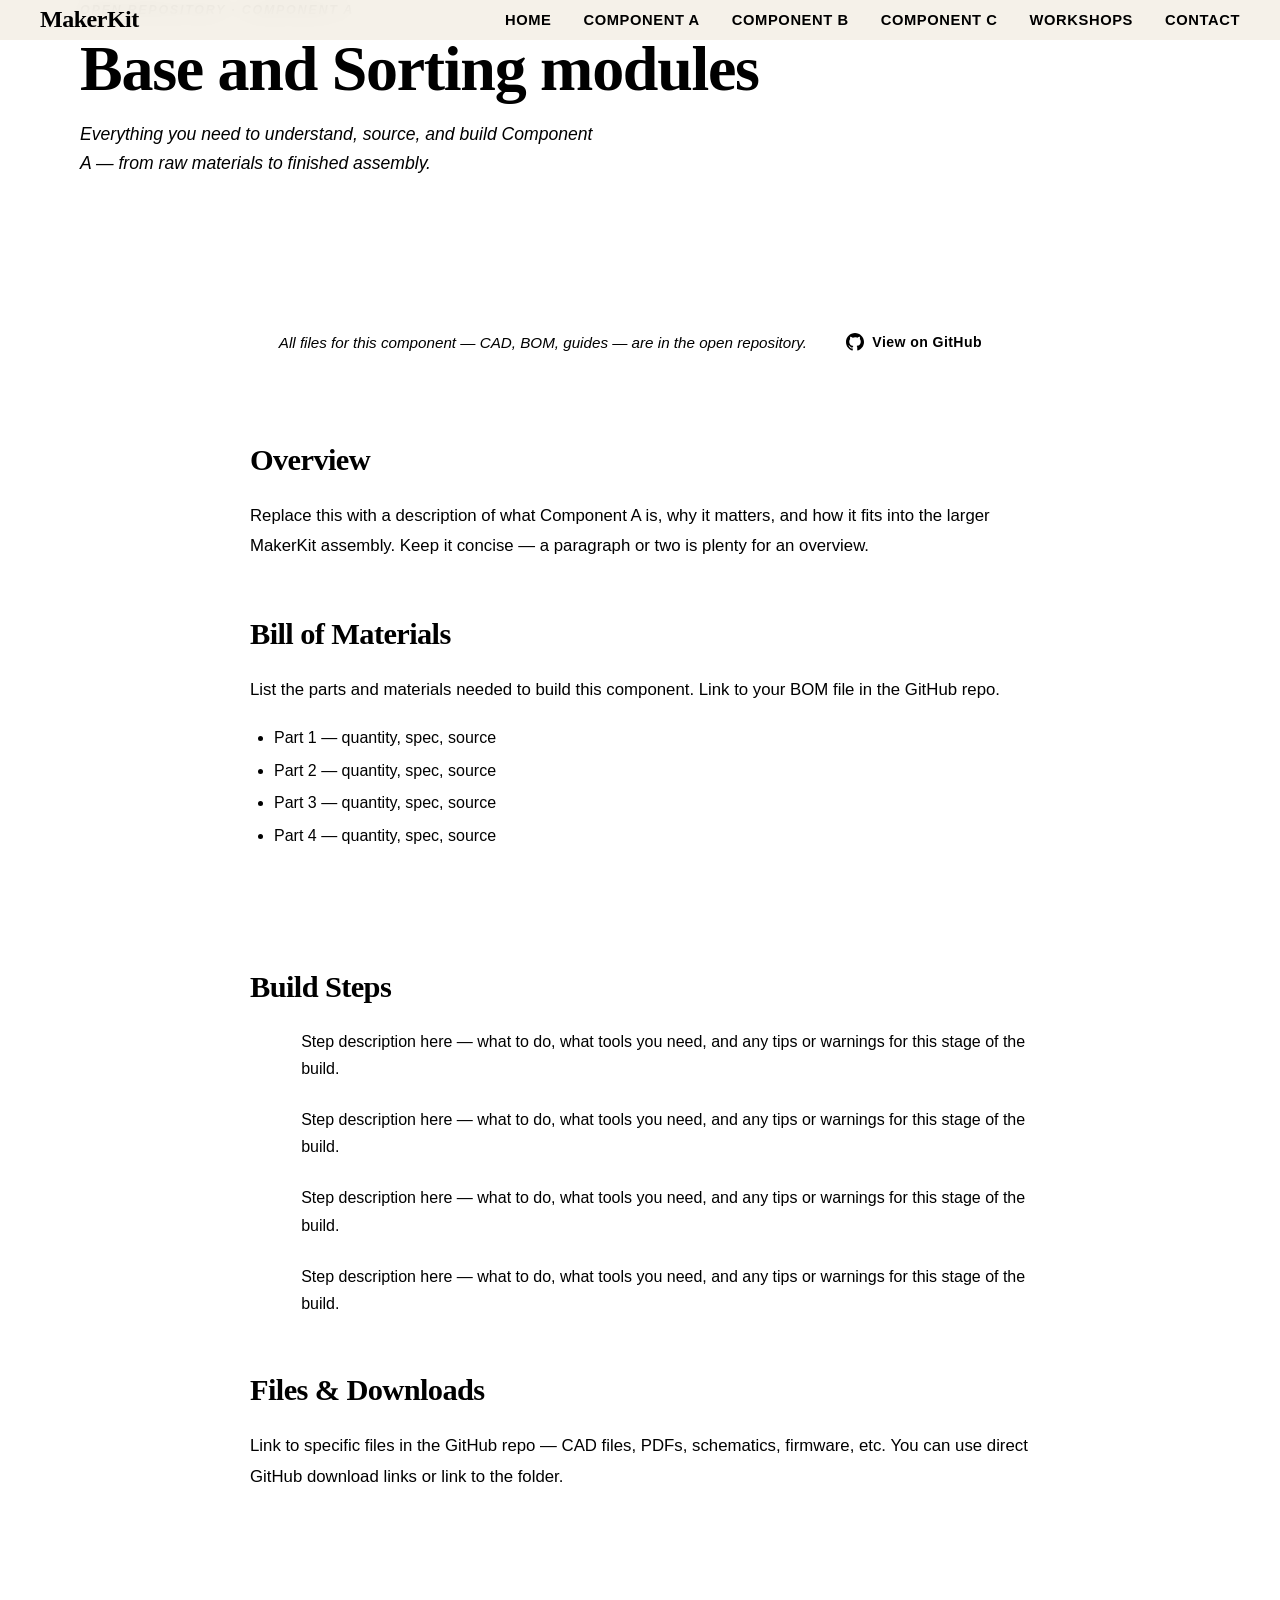
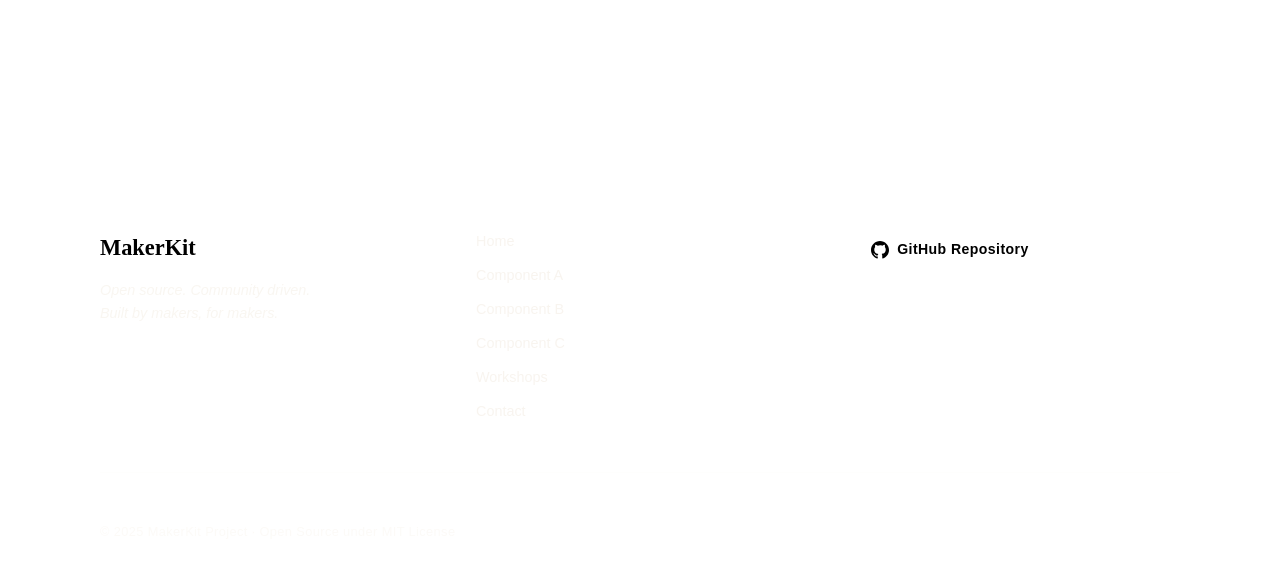
==== pages/component-a.html @ ed4b93e5 "Update component-a.html" ====
<!DOCTYPE html>
<html lang="en">
<head>
  <meta charset="UTF-8" />
  <meta name="viewport" content="width=device-width, initial-scale=1.0" />
  <title>Base and Sorting modules</title>
  <link rel="stylesheet" href="../css/style.css" />
  <link rel="preconnect" href="https://fonts.googleapis.com">
  <link href="https://fonts.googleapis.com/css2?family=Playfair+Display:wght@700;900&family=Source+Serif+4:ital,wght@0,300;0,400;0,600;1,300&display=swap" rel="stylesheet">
</head>
<body>

  <header class="nav" id="nav">
    <a href="../index.html" class="nav-logo">MakerKit</a>
    <button class="nav-toggle" id="navToggle" aria-label="Toggle menu">
      <span></span><span></span><span></span>
    </button>
    <nav class="nav-links" id="navLinks">
      <a href="../index.html">Home</a>
      <a href="component-a.html" class="active">Component A</a>
      <a href="component-b.html">Component B</a>
      <a href="component-c.html">Component C</a>
      <a href="workshops.html">Workshops</a>
      <a href="contact.html">Contact</a>
    </nav>
  </header>

  <section class="page-hero">
    <div class="container">
      <p class="eyebrow">Open Repository · Component A</p>
      <h1>Base and Sorting modules</h1>
      <p>Everything you need to understand, source, and build Component A — from raw materials to finished assembly.</p>
    </div>
  </section>

  <section class="page-content">
    <div class="container">

      <div class="repo-link-box reveal">
        <p>All files for this component — CAD, BOM, guides — are in the open repository.</p>
        <a href="https://github.com/your-org/makerkit/tree/main/component-a" target="_blank" rel="noopener" class="github-link">
          <svg width="18" height="18" viewBox="0 0 24 24" fill="currentColor"><path d="M12 0C5.37 0 0 5.37 0 12c0 5.3 3.438 9.8 8.205 11.385.6.113.82-.258.82-.577v-2.234c-3.338.726-4.033-1.416-4.033-1.416-.546-1.387-1.333-1.756-1.333-1.756-1.089-.745.083-.729.083-.729 1.205.084 1.839 1.237 1.839 1.237 1.07 1.834 2.807 1.304 3.492.997.107-.775.418-1.305.762-1.604-2.665-.305-5.467-1.334-5.467-5.931 0-1.311.469-2.381 1.236-3.221-.124-.303-.535-1.524.117-3.176 0 0 1.008-.322 3.301 1.23A11.509 11.509 0 0112 5.803c1.02.005 2.047.138 3.006.404 2.291-1.552 3.297-1.23 3.297-1.23.653 1.653.242 2.874.118 3.176.77.84 1.235 1.911 1.235 3.221 0 4.609-2.807 5.624-5.479 5.921.43.372.823 1.102.823 2.222v3.293c0 .319.192.694.801.576C20.566 21.797 24 17.3 24 12c0-6.63-5.37-12-12-12z"/></svg>
          View on GitHub
        </a>
      </div>

      <div class="prose">
        <h2 class="reveal">Overview</h2>
        <p class="reveal">Replace this with a description of what Component A is, why it matters, and how it fits into the larger MakerKit assembly. Keep it concise — a paragraph or two is plenty for an overview.</p>

        <h2 class="reveal">Bill of Materials</h2>
        <p class="reveal">List the parts and materials needed to build this component. Link to your BOM file in the GitHub repo.</p>
        <ul class="reveal">
          <li>Part 1 — quantity, spec, source</li>
          <li>Part 2 — quantity, spec, source</li>
          <li>Part 3 — quantity, spec, source</li>
          <li>Part 4 — quantity, spec, source</li>
        </ul>

        <hr class="section-divider reveal">

        <h2 class="reveal">Build Steps</h2>
        <ol class="steps-list">
          <li class="reveal"><span>Step description here — what to do, what tools you need, and any tips or warnings for this stage of the build.</span></li>
          <li class="reveal"><span>Step description here — what to do, what tools you need, and any tips or warnings for this stage of the build.</span></li>
          <li class="reveal"><span>Step description here — what to do, what tools you need, and any tips or warnings for this stage of the build.</span></li>
          <li class="reveal"><span>Step description here — what to do, what tools you need, and any tips or warnings for this stage of the build.</span></li>
        </ol>

        <h2 class="reveal">Files & Downloads</h2>
        <p class="reveal">Link to specific files in the GitHub repo — CAD files, PDFs, schematics, firmware, etc. You can use direct GitHub download links or link to the folder.</p>

        <h2 class="reveal">Notes & Contributing</h2>
        <p class="reveal">Anything the community should know — known issues, version history, forks. If you've built this and want to contribute improvements, open a pull request in the repository.</p>
      </div>

    </div>
  </section>

  <footer class="footer">
    <div class="container">
      <div class="footer-inner">
        <div class="footer-brand">
          <strong>MakerKit</strong>
          <p>Open source. Community driven.<br>Built by makers, for makers.</p>
        </div>
        <nav class="footer-nav">
          <a href="../index.html">Home</a>
          <a href="component-a.html">Component A</a>
          <a href="component-b.html">Component B</a>
          <a href="component-c.html">Component C</a>
          <a href="workshops.html">Workshops</a>
          <a href="contact.html">Contact</a>
        </nav>
        <div class="footer-github">
          <a href="https://github.com/your-org/makerkit" target="_blank" rel="noopener" class="github-link">
            <svg width="18" height="18" viewBox="0 0 24 24" fill="currentColor"><path d="M12 0C5.37 0 0 5.37 0 12c0 5.3 3.438 9.8 8.205 11.385.6.113.82-.258.82-.577v-2.234c-3.338.726-4.033-1.416-4.033-1.416-.546-1.387-1.333-1.756-1.333-1.756-1.089-.745.083-.729.083-.729 1.205.084 1.839 1.237 1.839 1.237 1.07 1.834 2.807 1.304 3.492.997.107-.775.418-1.305.762-1.604-2.665-.305-5.467-1.334-5.467-5.931 0-1.311.469-2.381 1.236-3.221-.124-.303-.535-1.524.117-3.176 0 0 1.008-.322 3.301 1.23A11.509 11.509 0 0112 5.803c1.02.005 2.047.138 3.006.404 2.291-1.552 3.297-1.23 3.297-1.23.653 1.653.242 2.874.118 3.176.77.84 1.235 1.911 1.235 3.221 0 4.609-2.807 5.624-5.479 5.921.43.372.823 1.102.823 2.222v3.293c0 .319.192.694.801.576C20.566 21.797 24 17.3 24 12c0-6.63-5.37-12-12-12z"/></svg>
            GitHub Repository
          </a>
        </div>
      </div>
      <p class="footer-copy">© 2025 MakerKit Project · Open Source under MIT License</p>
    </div>
  </footer>

  <script src="../js/main.js"></script>
</body>
</html>
---- css/style.css ----
:root {
  --white: #ffffff;
  --black: #111111;
  --gray-light: #f5f5f5;
  --gray-mid: #aaaaaa;
  --gray-text: #555555;
  --sidebar-width: 220px;
  --font-display: 'EB Garamond', Georgia, serif;
  --font-body: 'DM Sans', sans-serif;
  --transition: 0.25s ease;
}

*, *::before, *::after { box-sizing: border-box; margin: 0; padding: 0; }

html { scroll-behavior: smooth; }

body {
  font-family: var(--font-body);
  background: var(--warm-white);
  color: var(--ink);
  line-height: 1.65;
  font-size: 17px;
  -webkit-font-smoothing: antialiased;
}

img { max-width: 100%; display: block; }
a { color: inherit; text-decoration: none; }

/* ---- NAV ---- */
.nav {
  position: fixed;
  top: 0; left: 0; right: 0;
  height: var(--nav-h);
  display: flex;
  align-items: center;
  justify-content: space-between;
  padding: 0 2.5rem;
  background: rgba(245, 240, 232, 0.92);
  backdrop-filter: blur(12px);
  border-bottom: 1px solid var(--border);
  z-index: 100;
  transition: box-shadow 0.3s;
}
.nav.scrolled { box-shadow: var(--shadow); }

.nav-logo {
  font-family: var(--font-display);
  font-weight: 900;
  font-size: 1.5rem;
  color: var(--ink);
  letter-spacing: -0.02em;
}

.nav-links {
  display: flex;
  gap: 2rem;
  align-items: center;
}
.nav-links a {
  font-size: 0.92rem;
  font-weight: 600;
  letter-spacing: 0.04em;
  text-transform: uppercase;
  color: var(--ink-soft);
  transition: color 0.2s;
  position: relative;
}
.nav-links a::after {
  content: '';
  position: absolute;
  bottom: -3px; left: 0; right: 0;
  height: 2px;
  background: var(--rust);
  transform: scaleX(0);
  transition: transform 0.25s;
  transform-origin: left;
}
.nav-links a:hover,
.nav-links a.active { color: var(--rust); }
.nav-links a:hover::after,
.nav-links a.active::after { transform: scaleX(1); }

.nav-toggle {
  display: none;
  flex-direction: column;
  gap: 5px;
  background: none;
  border: none;
  cursor: pointer;
  padding: 4px;
}
.nav-toggle span {
  display: block;
  width: 24px;
  height: 2px;
  background: var(--ink);
  transition: all 0.3s;
}

/* ---- HERO ---- */
.hero {
  min-height: 100vh;
  display: grid;
  grid-template-rows: 1fr;
  padding-top: var(--nav-h);
  position: relative;
  overflow: hidden;
  background: var(--cream);
}

.hero-bg {
  position: absolute;
  inset: 0;
  background:
    radial-gradient(ellipse 80% 60% at 70% 40%, rgba(196, 154, 60, 0.08) 0%, transparent 60%),
    radial-gradient(ellipse 50% 50% at 20% 80%, rgba(122, 140, 110, 0.1) 0%, transparent 50%);
}

.hero-texture {
  position: absolute;
  inset: 0;
  background-image: url("data:image/svg+xml,%3Csvg width='60' height='60' viewBox='0 0 60 60' xmlns='http://www.w3.org/2000/svg'%3E%3Cg fill='none' fill-rule='evenodd'%3E%3Cg fill='%236B4E35' fill-opacity='0.03'%3E%3Cpath d='M36 34v-4h-2v4h-4v2h4v4h2v-4h4v-2h-4zm0-30V0h-2v4h-4v2h4v4h2V6h4V4h-4zM6 34v-4H4v4H0v2h4v4h2v-4h4v-2H6zM6 4V0H4v4H0v2h4v4h2V6h4V4H6z'/%3E%3C/g%3E%3C/g%3E%3C/svg%3E");
  opacity: 0.6;
}

.hero-content {
  position: relative;
  z-index: 2;
  display: flex;
  flex-direction: column;
  justify-content: center;
  align-items: flex-start;
  padding: 5rem 2.5rem 3rem;
  max-width: 680px;
  animation: fadeUp 0.9s ease both;
}

.hero-eyebrow {
  font-size: 0.8rem;
  font-weight: 600;
  letter-spacing: 0.15em;
  text-transform: uppercase;
  color: var(--rust);
  margin-bottom: 1.2rem;
  display: flex;
  align-items: center;
  gap: 0.6rem;
}
.hero-eyebrow::before {
  content: '';
  display: inline-block;
  width: 28px;
  height: 2px;
  background: var(--rust);
}

.hero-title {
  font-family: var(--font-display);
  font-size: clamp(4rem, 10vw, 8rem);
  font-weight: 900;
  line-height: 0.92;
  letter-spacing: -0.03em;
  color: var(--ink);
  margin-bottom: 1.8rem;
}

.hero-sub {
  font-size: 1.15rem;
  color: var(--ink-soft);
  line-height: 1.7;
  margin-bottom: 2.5rem;
  font-weight: 300;
  font-style: italic;
  max-width: 460px;
}

.hero-cta {
  display: inline-block;
  background: var(--rust);
  color: #fff;
  padding: 0.85rem 2rem;
  font-family: var(--font-body);
  font-weight: 600;
  font-size: 0.95rem;
  letter-spacing: 0.03em;
  border-radius: 2px;
  transition: background 0.25s, transform 0.2s;
}
.hero-cta:hover {
  background: var(--brown);
  transform: translateY(-2px);
}

.hero-image-placeholder {
  position: relative;
  z-index: 1;
  width: 100%;
  min-height: 420px;
  background: var(--parchment);
  border-top: 1px solid var(--border);
  display: flex;
  align-items: center;
  justify-content: center;
  overflow: hidden;
}
.placeholder-inner {
  text-align: center;
  color: var(--brown);
  opacity: 0.5;
}
.placeholder-icon {
  font-size: 3.5rem;
  display: block;
  margin-bottom: 1rem;
}
.placeholder-inner p {
  font-size: 0.9rem;
  line-height: 1.8;
}
.placeholder-inner code {
  font-size: 0.75rem;
  background: rgba(107,78,53,0.1);
  padding: 2px 6px;
  border-radius: 3px;
}

.scroll-hint {
  position: absolute;
  bottom: 2rem;
  left: 50%;
  transform: translateX(-50%);
  font-size: 0.7rem;
  letter-spacing: 0.2em;
  text-transform: uppercase;
  color: var(--brown);
  opacity: 0.5;
  animation: bounce 2.5s ease-in-out infinite;
  z-index: 3;
}
.scroll-hint::after {
  content: '';
  display: block;
  width: 1px;
  height: 28px;
  background: var(--brown);
  margin: 6px auto 0;
  opacity: 0.4;
}

/* ---- CONTAINER ---- */
.container {
  max-width: 1160px;
  margin: 0 auto;
  padding: 0 2.5rem;
}

/* ---- ABOUT / COMPONENTS ---- */
.about {
  padding: 7rem 0;
  background: var(--warm-white);
}

.about-intro {
  max-width: 640px;
  margin-bottom: 4rem;
}
.about-intro h2 {
  font-family: var(--font-display);
  font-size: clamp(2rem, 4vw, 3rem);
  font-weight: 700;
  letter-spacing: -0.02em;
  margin-bottom: 1.2rem;
  color: var(--ink);
}
.about-intro p {
  font-size: 1.05rem;
  color: var(--ink-soft);
  line-height: 1.75;
  margin-bottom: 1.8rem;
  font-weight: 300;
}

.github-link {
  display: inline-flex;
  align-items: center;
  gap: 0.5rem;
  border: 1.5px solid var(--ink);
  color: var(--ink);
  padding: 0.55rem 1.2rem;
  font-size: 0.88rem;
  font-weight: 600;
  letter-spacing: 0.03em;
  border-radius: 2px;
  transition: background 0.2s, color 0.2s;
}
.github-link:hover {
  background: var(--ink);
  color: var(--cream);
}

.components-grid {
  display: grid;
  grid-template-columns: repeat(3, 1fr);
  gap: 1.8rem;
}

.component-card {
  background: var(--cream);
  border: 1px solid var(--border);
  border-radius: 4px;
  overflow: hidden;
  display: flex;
  flex-direction: column;
  transition: transform 0.3s, box-shadow 0.3s;
}
.component-card:hover {
  transform: translateY(-6px);
  box-shadow: var(--shadow-lg);
}

.card-image {
  height: 200px;
  display: flex;
  align-items: center;
  justify-content: center;
  font-size: 4rem;
  position: relative;
  overflow: hidden;
}
.card-image--a { background: linear-gradient(135deg, #E8D5C0 0%, #D4B896 100%); color: var(--brown); }
.card-image--b { background: linear-gradient(135deg, #C8D8C0 0%, #A8C0A0 100%); color: var(--sage); }
.card-image--c { background: linear-gradient(135deg, #D0C8B8 0%, #B8AF9C 100%); color: var(--brown); }

/* Replace .card-image with a real <img> by changing .card-image to include an <img> tag */

.card-body {
  padding: 1.6rem;
  flex: 1;
  display: flex;
  flex-direction: column;
}
.card-tag {
  font-size: 0.72rem;
  font-weight: 700;
  letter-spacing: 0.12em;
  text-transform: uppercase;
  color: var(--rust);
  margin-bottom: 0.5rem;
}
.card-body h3 {
  font-family: var(--font-display);
  font-size: 1.4rem;
  font-weight: 700;
  margin-bottom: 0.75rem;
  color: var(--ink);
}
.card-body p {
  font-size: 0.95rem;
  color: var(--ink-soft);
  line-height: 1.65;
  flex: 1;
  font-weight: 300;
}
.card-link {
  display: inline-block;
  margin-top: 1.2rem;
  font-size: 0.9rem;
  font-weight: 600;
  color: var(--rust);
  transition: gap 0.2s;
}
.component-card:hover .card-link { letter-spacing: 0.02em; }

/* ---- PARTNERS ---- */
.partners {
  padding: 7rem 0;
  background: var(--parchment);
  border-top: 1px solid var(--border);
  border-bottom: 1px solid var(--border);
}
.partners h2 {
  font-family: var(--font-display);
  font-size: clamp(2rem, 4vw, 3rem);
  font-weight: 700;
  letter-spacing: -0.02em;
  margin-bottom: 0.75rem;
  color: var(--ink);
}
.partners-sub {
  font-size: 1rem;
  color: var(--ink-soft);
  margin-bottom: 3.5rem;
  font-weight: 300;
  font-style: italic;
}
.partners-grid {
  display: grid;
  grid-template-columns: repeat(3, 1fr);
  gap: 1.5rem;
  margin-bottom: 2.5rem;
}
.partner-logo {
  background: rgba(255,255,255,0.7);
  border: 1px solid var(--border);
  border-radius: 4px;
  height: 100px;
  display: flex;
  align-items: center;
  justify-content: center;
  font-size: 0.85rem;
  font-weight: 600;
  color: var(--brown);
  letter-spacing: 0.05em;
  text-transform: uppercase;
  transition: background 0.2s;
}
/* Replace .partner-logo span with an <img> of the partner logo */
.partner-logo:hover { background: #fff; }
.partners-note {
  font-size: 0.95rem;
  color: var(--ink-soft);
  font-style: italic;
}
.partners-note a {
  color: var(--rust);
  font-weight: 600;
}

/* ---- FOOTER ---- */
.footer {
  background: var(--ink);
  color: var(--cream);
  padding: 4rem 0 2rem;
}
.footer-inner {
  display: grid;
  grid-template-columns: 1fr 1fr 1fr;
  gap: 3rem;
  margin-bottom: 3rem;
  padding-bottom: 3rem;
  border-bottom: 1px solid rgba(245,240,232,0.1);
}
.footer-brand strong {
  font-family: var(--font-display);
  font-size: 1.4rem;
  font-weight: 900;
  display: block;
  margin-bottom: 0.75rem;
}
.footer-brand p {
  font-size: 0.9rem;
  color: rgba(245,240,232,0.6);
  line-height: 1.65;
  font-weight: 300;
  font-style: italic;
}
.footer-nav {
  display: flex;
  flex-direction: column;
  gap: 0.65rem;
}
.footer-nav a {
  font-size: 0.9rem;
  color: rgba(245,240,232,0.7);
  transition: color 0.2s;
}
.footer-nav a:hover { color: var(--cream); }
.footer-github {
  display: flex;
  align-items: flex-start;
}
.footer-github .github-link {
  border-color: rgba(245,240,232,0.3);
  color: var(--cream);
}
.footer-github .github-link:hover {
  background: var(--cream);
  color: var(--ink);
}
.footer-copy {
  font-size: 0.8rem;
  color: rgba(245,240,232,0.35);
  letter-spacing: 0.03em;
}

/* ---- INNER PAGES: shared ---- */
.page-hero {
  padding: calc(var(--nav-h) + 4rem) 0 4rem;
  background: var(--cream);
  border-bottom: 1px solid var(--border);
}
.page-hero .container { max-width: 760px; margin-left: 2.5rem; }
.page-hero .eyebrow {
  font-size: 0.78rem;
  font-weight: 700;
  letter-spacing: 0.14em;
  text-transform: uppercase;
  color: var(--rust);
  margin-bottom: 1rem;
}
.page-hero h1 {
  font-family: var(--font-display);
  font-size: clamp(2.5rem, 5vw, 4rem);
  font-weight: 900;
  letter-spacing: -0.02em;
  line-height: 1;
  color: var(--ink);
  margin-bottom: 1.2rem;
}
.page-hero p {
  font-size: 1.1rem;
  color: var(--ink-soft);
  font-weight: 300;
  font-style: italic;
  max-width: 520px;
}

.page-content {
  padding: 5rem 0;
}
.page-content .container {
  max-width: 860px;
}

.section-divider {
  border: none;
  border-top: 1px solid var(--border);
  margin: 3.5rem 0;
}

.prose h2 {
  font-family: var(--font-display);
  font-size: 1.9rem;
  font-weight: 700;
  letter-spacing: -0.02em;
  margin-bottom: 1rem;
  color: var(--ink);
  margin-top: 3rem;
}
.prose h3 {
  font-family: var(--font-display);
  font-size: 1.3rem;
  font-weight: 700;
  margin-bottom: 0.8rem;
  color: var(--ink);
  margin-top: 2rem;
}
.prose p {
  font-size: 1.05rem;
  color: var(--ink-soft);
  margin-bottom: 1.2rem;
  line-height: 1.8;
  font-weight: 300;
}
.prose ul {
  margin: 0 0 1.5rem 1.5rem;
  color: var(--ink-soft);
}
.prose ul li {
  margin-bottom: 0.4rem;
  font-size: 1rem;
  font-weight: 300;
}

.repo-link-box {
  background: var(--parchment);
  border: 1.5px solid var(--border);
  border-left: 4px solid var(--rust);
  border-radius: 4px;
  padding: 1.5rem 1.8rem;
  margin: 2.5rem 0;
  display: flex;
  align-items: center;
  justify-content: space-between;
  gap: 1rem;
}
.repo-link-box p {
  font-size: 0.95rem;
  color: var(--ink-soft);
  margin: 0;
  font-style: italic;
}
.repo-link-box a {
  white-space: nowrap;
  flex-shrink: 0;
}

.steps-list {
  counter-reset: steps;
  list-style: none;
  margin: 0 0 2rem;
  padding: 0;
}
.steps-list li {
  counter-increment: steps;
  display: flex;
  gap: 1.2rem;
  margin-bottom: 1.5rem;
  align-items: flex-start;
}
.steps-list li::before {
  content: counter(steps);
  min-width: 32px;
  height: 32px;
  background: var(--rust);
  color: #fff;
  font-weight: 700;
  font-size: 0.85rem;
  border-radius: 50%;
  display: flex;
  align-items: center;
  justify-content: center;
  flex-shrink: 0;
  margin-top: 2px;
}
.steps-list li span {
  font-size: 1rem;
  color: var(--ink-soft);
  font-weight: 300;
  line-height: 1.7;
}

/* ---- WORKSHOPS ---- */
.workshops-grid {
  display: grid;
  grid-template-columns: repeat(2, 1fr);
  gap: 2rem;
  margin-top: 3rem;
}
.workshop-card {
  background: var(--cream);
  border: 1px solid var(--border);
  border-radius: 4px;
  padding: 2rem;
}
.workshop-card .tag {
  font-size: 0.72rem;
  font-weight: 700;
  letter-spacing: 0.12em;
  text-transform: uppercase;
  color: var(--sage);
  margin-bottom: 0.6rem;
  display: block;
}
.workshop-card h3 {
  font-family: var(--font-display);
  font-size: 1.3rem;
  font-weight: 700;
  margin-bottom: 0.75rem;
  color: var(--ink);
}
.workshop-card p {
  font-size: 0.95rem;
  color: var(--ink-soft);
  font-weight: 300;
  line-height: 1.65;
  margin-bottom: 1.2rem;
}
.workshop-meta {
  font-size: 0.82rem;
  color: var(--brown);
  font-weight: 600;
  letter-spacing: 0.03em;
}

/* ---- CONTACT ---- */
.contact-grid {
  display: grid;
  grid-template-columns: 1fr 1fr;
  gap: 5rem;
  margin-top: 3rem;
}
.contact-form label {
  display: block;
  font-size: 0.85rem;
  font-weight: 700;
  letter-spacing: 0.06em;
  text-transform: uppercase;
  color: var(--ink-soft);
  margin-bottom: 0.4rem;
  margin-top: 1.4rem;
}
.contact-form label:first-child { margin-top: 0; }
.contact-form input,
.contact-form textarea {
  width: 100%;
  padding: 0.75rem 1rem;
  background: var(--cream);
  border: 1.5px solid var(--border);
  border-radius: 2px;
  font-family: var(--font-body);
  font-size: 1rem;
  color: var(--ink);
  outline: none;
  transition: border-color 0.2s;
}
.contact-form input:focus,
.contact-form textarea:focus { border-color: var(--rust); }
.contact-form textarea { min-height: 130px; resize: vertical; }
.contact-form button {
  margin-top: 1.8rem;
  background: var(--rust);
  color: #fff;
  border: none;
  padding: 0.9rem 2.2rem;
  font-family: var(--font-body);
  font-size: 0.95rem;
  font-weight: 600;
  cursor: pointer;
  border-radius: 2px;
  transition: background 0.2s, transform 0.2s;
}
.contact-form button:hover {
  background: var(--brown);
  transform: translateY(-2px);
}
.team-cards { display: flex; flex-direction: column; gap: 1.4rem; }
.team-card {
  background: var(--cream);
  border: 1px solid var(--border);
  border-radius: 4px;
  padding: 1.4rem;
  display: flex;
  align-items: center;
  gap: 1.2rem;
}
.team-avatar {
  width: 52px;
  height: 52px;
  border-radius: 50%;
  background: var(--parchment);
  border: 2px solid var(--border);
  display: flex;
  align-items: center;
  justify-content: center;
  font-size: 1.4rem;
  flex-shrink: 0;
}
.team-info strong {
  display: block;
  font-weight: 700;
  font-size: 1rem;
  margin-bottom: 0.2rem;
}
.team-info span {
  font-size: 0.85rem;
  color: var(--ink-soft);
  font-style: italic;
}

/* ---- ANIMATIONS ---- */
@keyframes fadeUp {
  from { opacity: 0; transform: translateY(28px); }
  to   { opacity: 1; transform: translateY(0); }
}
@keyframes bounce {
  0%, 100% { transform: translateX(-50%) translateY(0); }
  50%       { transform: translateX(-50%) translateY(6px); }
}

.reveal {
  opacity: 0;
  transform: translateY(24px);
  transition: opacity 0.7s ease, transform 0.7s ease;
}
.reveal.visible {
  opacity: 1;
  transform: none;
}

/* ---- RESPONSIVE ---- */
@media (max-width: 900px) {
  .components-grid { grid-template-columns: 1fr; max-width: 480px; }
  .partners-grid { grid-template-columns: repeat(2, 1fr); }
  .footer-inner { grid-template-columns: 1fr 1fr; }
  .workshops-grid { grid-template-columns: 1fr; }
  .contact-grid { grid-template-columns: 1fr; gap: 3rem; }
}

@media (max-width: 640px) {
  .nav { padding: 0 1.2rem; }
  .nav-links {
    display: none;
    position: fixed;
    top: var(--nav-h);
    left: 0; right: 0;
    background: var(--cream);
    flex-direction: column;
    padding: 1.5rem;
    gap: 1rem;
    border-bottom: 1px solid var(--border);
    box-shadow: var(--shadow);
  }
  .nav-links.open { display: flex; }
  .nav-toggle { display: flex; }
  .hero-content { padding: 3rem 1.2rem 2rem; }
  .container { padding: 0 1.2rem; }
  .partners-grid { grid-template-columns: 1fr; }
  .footer-inner { grid-template-columns: 1fr; gap: 2rem; }
  .page-hero .container { margin-left: 1.2rem; }
}
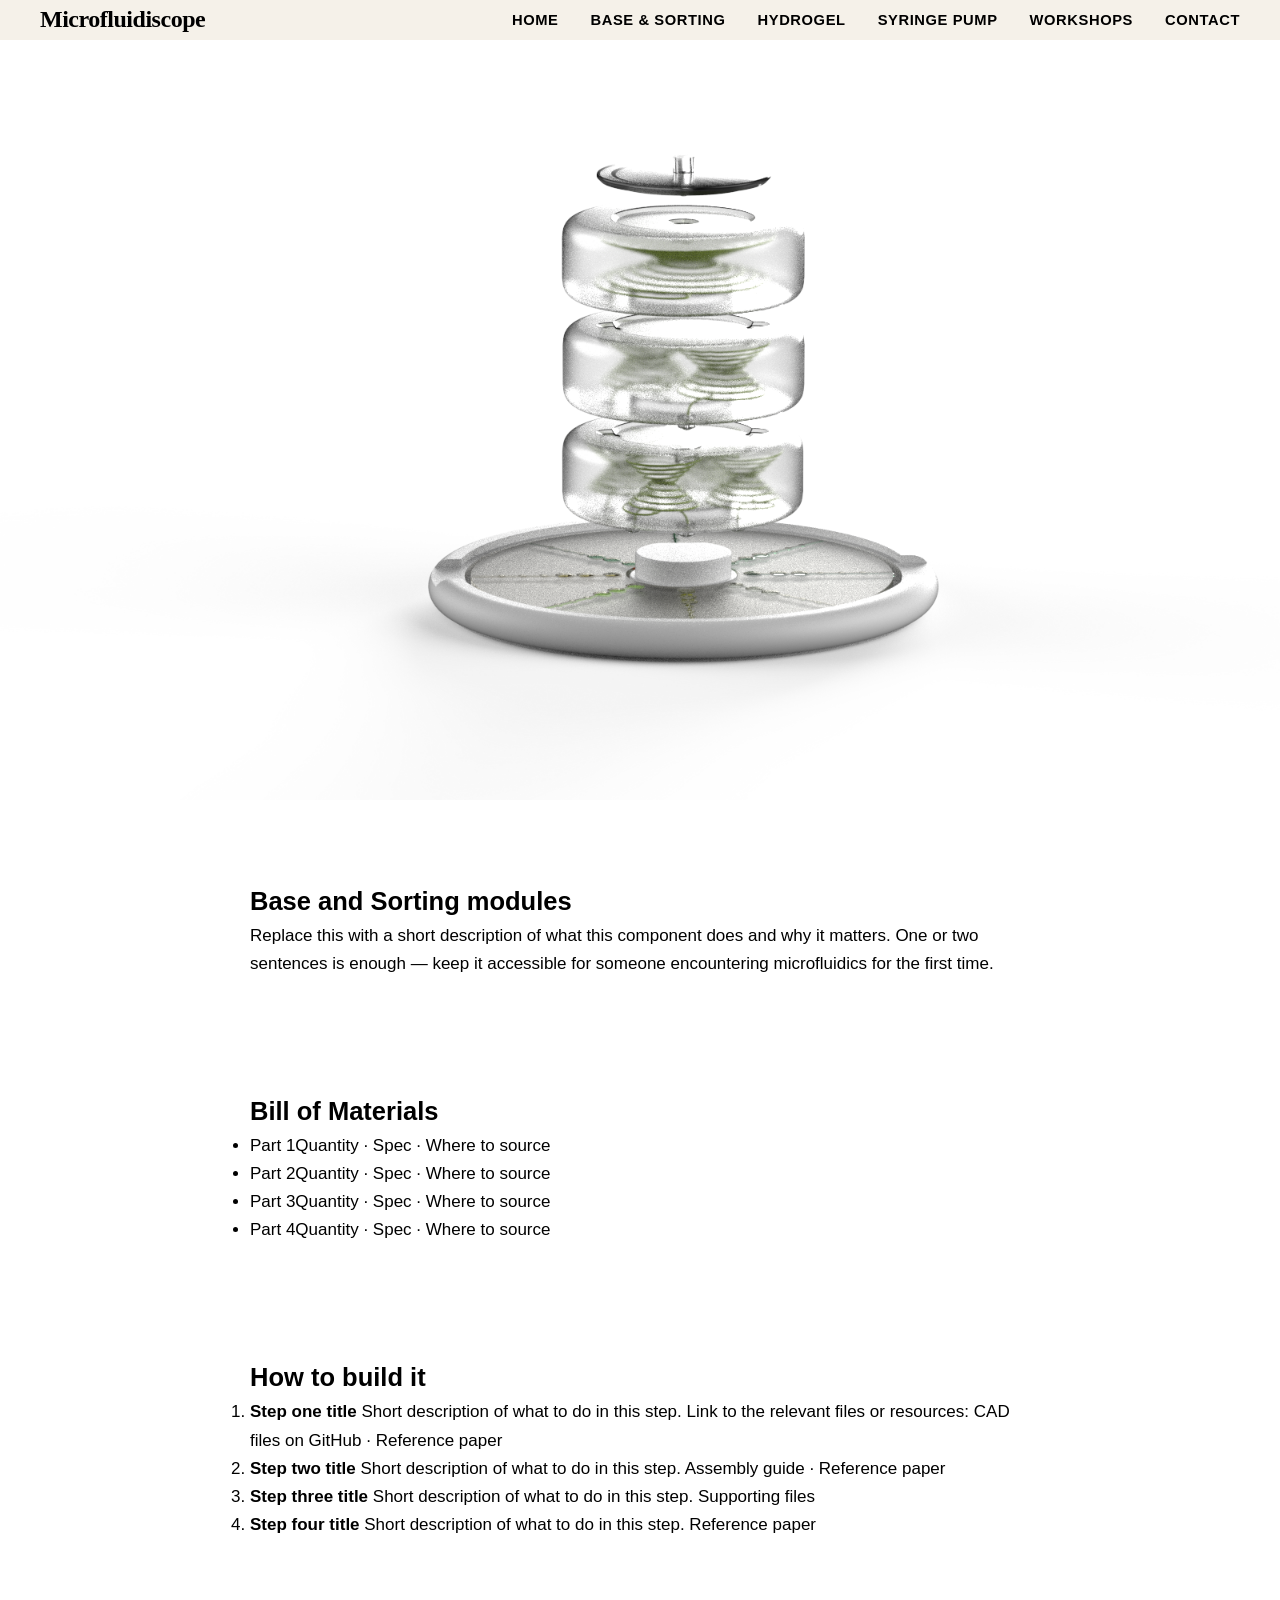
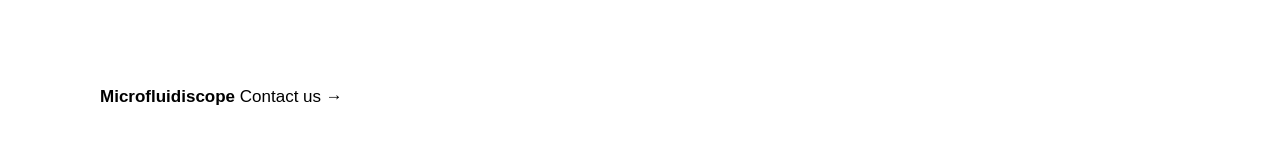
==== commit 47b69d66: "Update component-a.html" ====
--- a/pages/component-a.html
+++ b/pages/component-a.html
@@ -3,7 +3,7 @@
 <head>
   <meta charset="UTF-8" />
   <meta name="viewport" content="width=device-width, initial-scale=1.0" />
-  <title>Base and Sorting modules</title>
+  <title>Base & Sorting — Microfluidiscope</title>
   <link rel="stylesheet" href="../css/style.css" />
   <link rel="preconnect" href="https://fonts.googleapis.com">
   <link href="https://fonts.googleapis.com/css2?family=Playfair+Display:wght@700;900&family=Source+Serif+4:ital,wght@0,300;0,400;0,600;1,300&display=swap" rel="stylesheet">
@@ -11,95 +11,87 @@
 <body>
 
   <header class="nav" id="nav">
-    <a href="../index.html" class="nav-logo">MakerKit</a>
+    <a href="../index.html" class="nav-logo">Microfluidiscope</a>
     <button class="nav-toggle" id="navToggle" aria-label="Toggle menu">
       <span></span><span></span><span></span>
     </button>
     <nav class="nav-links" id="navLinks">
       <a href="../index.html">Home</a>
-      <a href="component-a.html" class="active">Component A</a>
-      <a href="component-b.html">Component B</a>
-      <a href="component-c.html">Component C</a>
+      <a href="component-a.html" class="active">Base & Sorting</a>
+      <a href="component-b.html">Hydrogel</a>
+      <a href="component-c.html">Syringe Pump</a>
       <a href="workshops.html">Workshops</a>
       <a href="contact.html">Contact</a>
     </nav>
   </header>
 
-  <section class="page-hero">
-    <div class="container">
-      <p class="eyebrow">Open Repository · Component A</p>
-      <h1>Base and Sorting modules</h1>
-      <p>Everything you need to understand, source, and build Component A — from raw materials to finished assembly.</p>
-    </div>
-  </section>
+  <!-- COMPONENT HERO IMAGE -->
+  <div class="component-hero-img" style="padding-top: var(--nav-h);">
+    <img src="../images/base_sorting.png" alt="Base and Sorting modules" />
+  </div>
 
+  <!-- CONTENT -->
   <section class="page-content">
-    <div class="container">
+    <div class="container comp-layout">
 
-      <div class="repo-link-box reveal">
-        <p>All files for this component — CAD, BOM, guides — are in the open repository.</p>
-        <a href="https://github.com/your-org/makerkit/tree/main/component-a" target="_blank" rel="noopener" class="github-link">
-          <svg width="18" height="18" viewBox="0 0 24 24" fill="currentColor"><path d="M12 0C5.37 0 0 5.37 0 12c0 5.3 3.438 9.8 8.205 11.385.6.113.82-.258.82-.577v-2.234c-3.338.726-4.033-1.416-4.033-1.416-.546-1.387-1.333-1.756-1.333-1.756-1.089-.745.083-.729.083-.729 1.205.084 1.839 1.237 1.839 1.237 1.07 1.834 2.807 1.304 3.492.997.107-.775.418-1.305.762-1.604-2.665-.305-5.467-1.334-5.467-5.931 0-1.311.469-2.381 1.236-3.221-.124-.303-.535-1.524.117-3.176 0 0 1.008-.322 3.301 1.23A11.509 11.509 0 0112 5.803c1.02.005 2.047.138 3.006.404 2.291-1.552 3.297-1.23 3.297-1.23.653 1.653.242 2.874.118 3.176.77.84 1.235 1.911 1.235 3.221 0 4.609-2.807 5.624-5.479 5.921.43.372.823 1.102.823 2.222v3.293c0 .319.192.694.801.576C20.566 21.797 24 17.3 24 12c0-6.63-5.37-12-12-12z"/></svg>
-          View on GitHub
-        </a>
+      <!-- OVERVIEW -->
+      <div class="comp-section reveal">
+        <h1>Base and Sorting modules</h1>
+        <p>Replace this with a short description of what this component does and why it matters. One or two sentences is enough — keep it accessible for someone encountering microfluidics for the first time.</p>
       </div>
 
-      <div class="prose">
-        <h2 class="reveal">Overview</h2>
-        <p class="reveal">Replace this with a description of what Component A is, why it matters, and how it fits into the larger MakerKit assembly. Keep it concise — a paragraph or two is plenty for an overview.</p>
+      <hr class="section-divider reveal">
 
-        <h2 class="reveal">Bill of Materials</h2>
-        <p class="reveal">List the parts and materials needed to build this component. Link to your BOM file in the GitHub repo.</p>
-        <ul class="reveal">
-          <li>Part 1 — quantity, spec, source</li>
-          <li>Part 2 — quantity, spec, source</li>
-          <li>Part 3 — quantity, spec, source</li>
-          <li>Part 4 — quantity, spec, source</li>
+      <!-- BILL OF MATERIALS -->
+      <div class="comp-section reveal">
+        <h2>Bill of Materials</h2>
+        <ul class="bom-list">
+          <li><span class="bom-item">Part 1</span><span class="bom-detail">Quantity · Spec · Where to source</span></li>
+          <li><span class="bom-item">Part 2</span><span class="bom-detail">Quantity · Spec · Where to source</span></li>
+          <li><span class="bom-item">Part 3</span><span class="bom-detail">Quantity · Spec · Where to source</span></li>
+          <li><span class="bom-item">Part 4</span><span class="bom-detail">Quantity · Spec · Where to source</span></li>
         </ul>
+      </div>
 
-        <hr class="section-divider reveal">
+      <hr class="section-divider reveal">
 
-        <h2 class="reveal">Build Steps</h2>
-        <ol class="steps-list">
-          <li class="reveal"><span>Step description here — what to do, what tools you need, and any tips or warnings for this stage of the build.</span></li>
-          <li class="reveal"><span>Step description here — what to do, what tools you need, and any tips or warnings for this stage of the build.</span></li>
-          <li class="reveal"><span>Step description here — what to do, what tools you need, and any tips or warnings for this stage of the build.</span></li>
-          <li class="reveal"><span>Step description here — what to do, what tools you need, and any tips or warnings for this stage of the build.</span></li>
+      <!-- BUILD STEPS -->
+      <div class="comp-section reveal">
+        <h2>How to build it</h2>
+        <ol class="build-steps">
+          <li>
+            <strong>Step one title</strong>
+            Short description of what to do in this step. Link to the relevant files or resources:
+            <a href="https://github.com/your-org/microfluidiscope" target="_blank" rel="noopener">CAD files on GitHub</a> ·
+            <a href="https://doi.org/REPLACE_WITH_DOI" target="_blank" rel="noopener">Reference paper</a>
+          </li>
+          <li>
+            <strong>Step two title</strong>
+            Short description of what to do in this step.
+            <a href="https://github.com/your-org/microfluidiscope" target="_blank" rel="noopener">Assembly guide</a> ·
+            <a href="https://doi.org/REPLACE_WITH_DOI" target="_blank" rel="noopener">Reference paper</a>
+          </li>
+          <li>
+            <strong>Step three title</strong>
+            Short description of what to do in this step.
+            <a href="https://github.com/your-org/microfluidiscope" target="_blank" rel="noopener">Supporting files</a>
+          </li>
+          <li>
+            <strong>Step four title</strong>
+            Short description of what to do in this step.
+            <a href="https://doi.org/REPLACE_WITH_DOI" target="_blank" rel="noopener">Reference paper</a>
+          </li>
         </ol>
-
-        <h2 class="reveal">Files & Downloads</h2>
-        <p class="reveal">Link to specific files in the GitHub repo — CAD files, PDFs, schematics, firmware, etc. You can use direct GitHub download links or link to the folder.</p>
-
-        <h2 class="reveal">Notes & Contributing</h2>
-        <p class="reveal">Anything the community should know — known issues, version history, forks. If you've built this and want to contribute improvements, open a pull request in the repository.</p>
       </div>
 
     </div>
   </section>
 
-  <footer class="footer">
-    <div class="container">
-      <div class="footer-inner">
-        <div class="footer-brand">
-          <strong>MakerKit</strong>
-          <p>Open source. Community driven.<br>Built by makers, for makers.</p>
-        </div>
-        <nav class="footer-nav">
-          <a href="../index.html">Home</a>
-          <a href="component-a.html">Component A</a>
-          <a href="component-b.html">Component B</a>
-          <a href="component-c.html">Component C</a>
-          <a href="workshops.html">Workshops</a>
-          <a href="contact.html">Contact</a>
-        </nav>
-        <div class="footer-github">
-          <a href="https://github.com/your-org/makerkit" target="_blank" rel="noopener" class="github-link">
-            <svg width="18" height="18" viewBox="0 0 24 24" fill="currentColor"><path d="M12 0C5.37 0 0 5.37 0 12c0 5.3 3.438 9.8 8.205 11.385.6.113.82-.258.82-.577v-2.234c-3.338.726-4.033-1.416-4.033-1.416-.546-1.387-1.333-1.756-1.333-1.756-1.089-.745.083-.729.083-.729 1.205.084 1.839 1.237 1.839 1.237 1.07 1.834 2.807 1.304 3.492.997.107-.775.418-1.305.762-1.604-2.665-.305-5.467-1.334-5.467-5.931 0-1.311.469-2.381 1.236-3.221-.124-.303-.535-1.524.117-3.176 0 0 1.008-.322 3.301 1.23A11.509 11.509 0 0112 5.803c1.02.005 2.047.138 3.006.404 2.291-1.552 3.297-1.23 3.297-1.23.653 1.653.242 2.874.118 3.176.77.84 1.235 1.911 1.235 3.221 0 4.609-2.807 5.624-5.479 5.921.43.372.823 1.102.823 2.222v3.293c0 .319.192.694.801.576C20.566 21.797 24 17.3 24 12c0-6.63-5.37-12-12-12z"/></svg>
-            GitHub Repository
-          </a>
-        </div>
-      </div>
-      <p class="footer-copy">© 2025 MakerKit Project · Open Source under MIT License</p>
+  <!-- FOOTER: minimal -->
+  <footer class="footer footer--minimal">
+    <div class="container footer-minimal-inner">
+      <strong>Microfluidiscope</strong>
+      <a href="contact.html" class="footer-contact-btn">Contact us →</a>
     </div>
   </footer>
 
--- a/css/style.css
+++ b/css/style.css
@@ -16,7 +16,7 @@
 
 body {
   font-family: var(--font-body);
-  background: var(--warm-white);
+  background: var(--white);
   color: var(--ink);
   line-height: 1.65;
   font-size: 17px;
@@ -157,7 +157,7 @@
 .hero-title {
   font-family: var(--font-display);
   font-size: clamp(4rem, 10vw, 8rem);
-  font-weight: 900;
+  font-weight: 600;
   line-height: 0.92;
   letter-spacing: -0.03em;
   color: var(--ink);
@@ -169,7 +169,7 @@
   color: var(--ink-soft);
   line-height: 1.7;
   margin-bottom: 2.5rem;
-  font-weight: 300;
+  font-weight: 150;
   font-style: italic;
   max-width: 460px;
 }
@@ -799,3 +799,109 @@
   .footer-inner { grid-template-columns: 1fr; gap: 2rem; }
   .page-hero .container { margin-left: 1.2rem; }
 }
+
+/* ===========================
+   ADDITIONS — paste at the
+   bottom of your style.css
+   =========================== */
+
+/* --- HERO: split layout --- */
+.hero--split {
+  display: flex;
+  flex-direction: row;
+  align-items: stretch;
+  min-height: 100vh;
+  padding-top: var(--nav-h);
+}
+
+.hero--split .hero-content {
+  flex: 1;
+  display: flex;
+  flex-direction: column;
+  justify-content: center;
+  padding: 5rem 3rem 5rem 4rem;
+  animation: fadeUp 0.9s ease both;
+  z-index: 2;
+}
+
+.hero-image-split {
+  flex: 1;
+  display: flex;
+  align-items: center;
+  justify-content: center;
+  background: var(--parchment);
+  overflow: hidden;
+  z-index: 1;
+}
+
+.hero-image-split img {
+  width: 100%;
+  height: 100%;
+  object-fit: cover;
+  object-position: center;
+}
+
+/* --- Component cards: real images --- */
+.component-card .card-image {
+  height: 200px;
+  overflow: hidden;
+  background: var(--parchment);
+  display: flex;
+  align-items: center;
+  justify-content: center;
+}
+
+.component-card .card-image img {
+  width: 100%;
+  height: 100%;
+  object-fit: cover;
+  object-position: center;
+  transition: transform 0.4s ease;
+}
+
+.component-card:hover .card-image img {
+  transform: scale(1.04);
+}
+
+/* Fallback if image is missing/loading */
+.component-card .card-image img[src*="YOUR_IMAGE"] {
+  opacity: 0.3;
+}
+
+/* --- Partners: single centred logo --- */
+.partners-grid--single {
+  display: flex;
+  justify-content: center;
+  margin-bottom: 2rem;
+}
+
+.partners-grid--single .partner-logo {
+  width: 220px;
+  height: 110px;
+  background: rgba(255,255,255,0.7);
+  border: 1px solid var(--border);
+  border-radius: 4px;
+  display: flex;
+  align-items: center;
+  justify-content: center;
+  padding: 1.2rem;
+}
+
+.partners-grid--single .partner-logo img {
+  max-width: 100%;
+  max-height: 60px;
+  object-fit: contain;
+}
+
+/* --- Responsive --- */
+@media (max-width: 768px) {
+  .hero--split {
+    flex-direction: column;
+  }
+  .hero--split .hero-content {
+    padding: 3rem 1.5rem 2rem;
+  }
+  .hero-image-split {
+    min-height: 300px;
+  }
+}
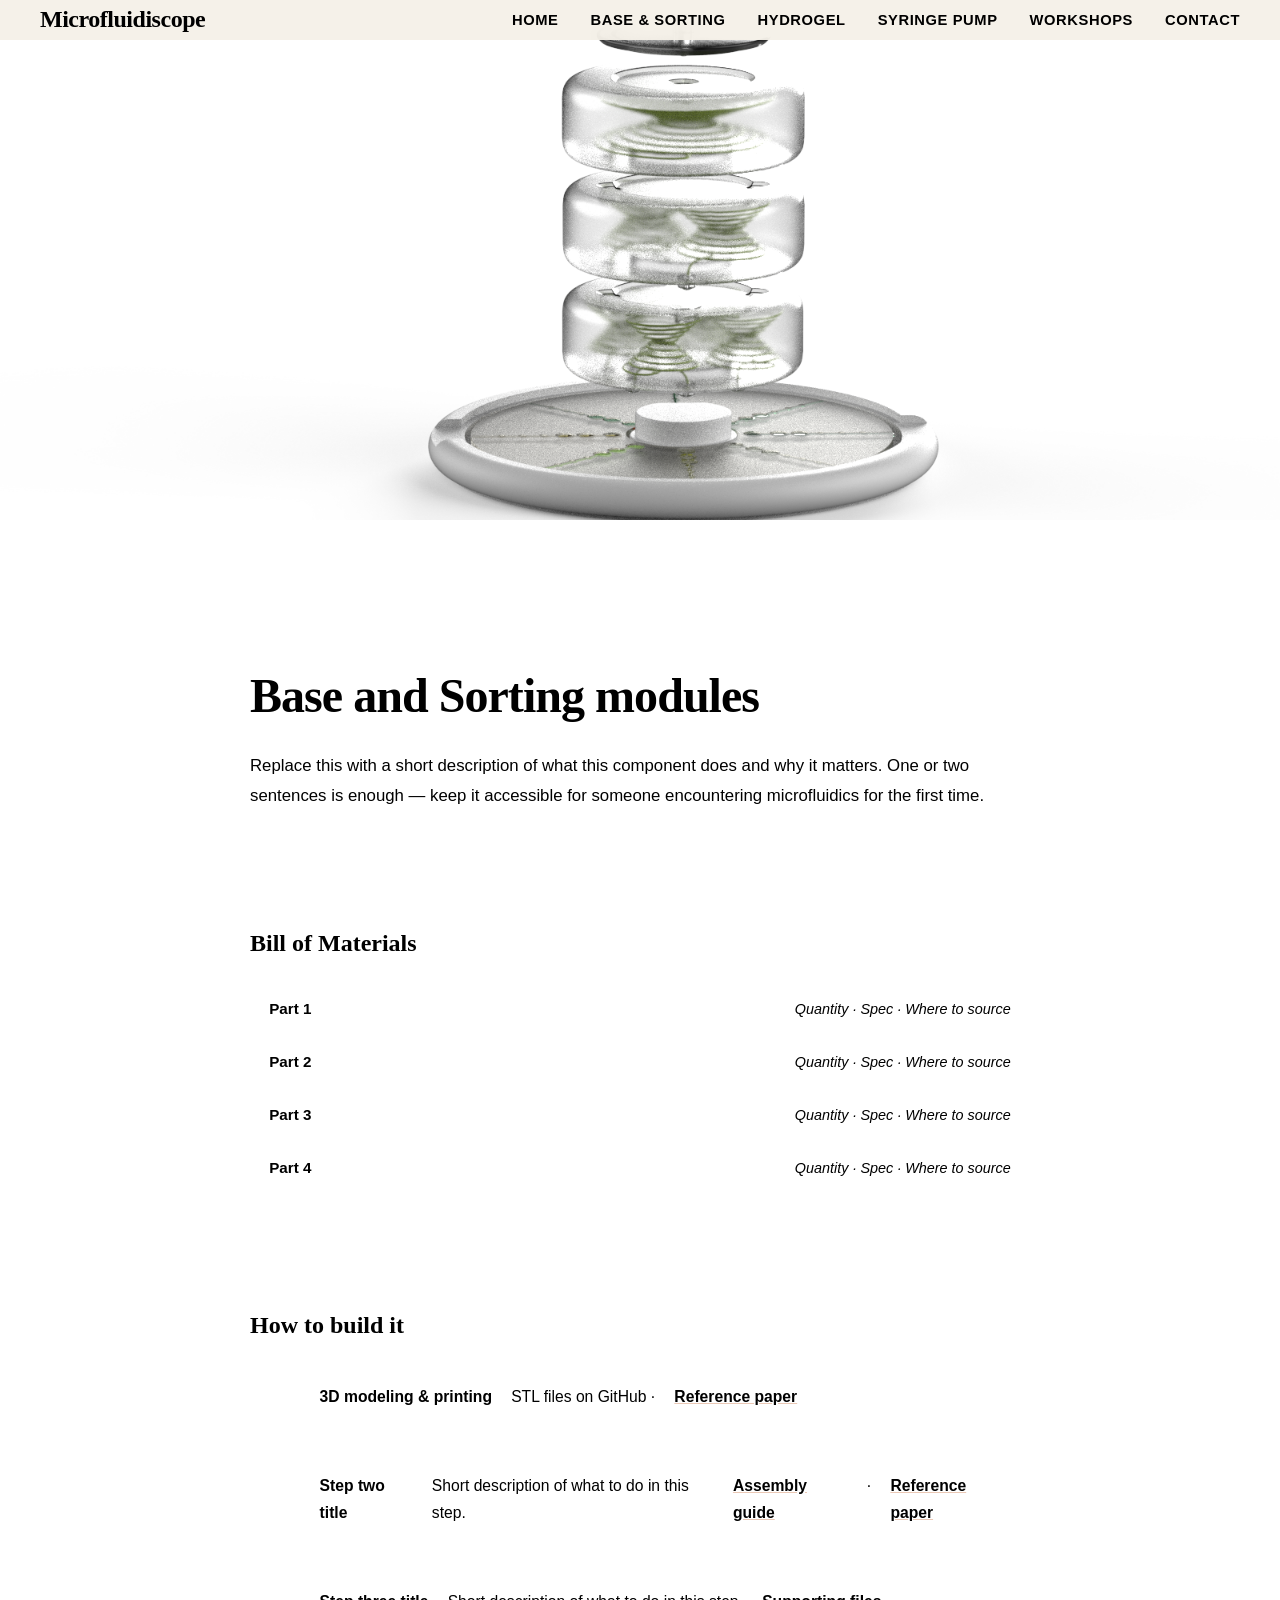
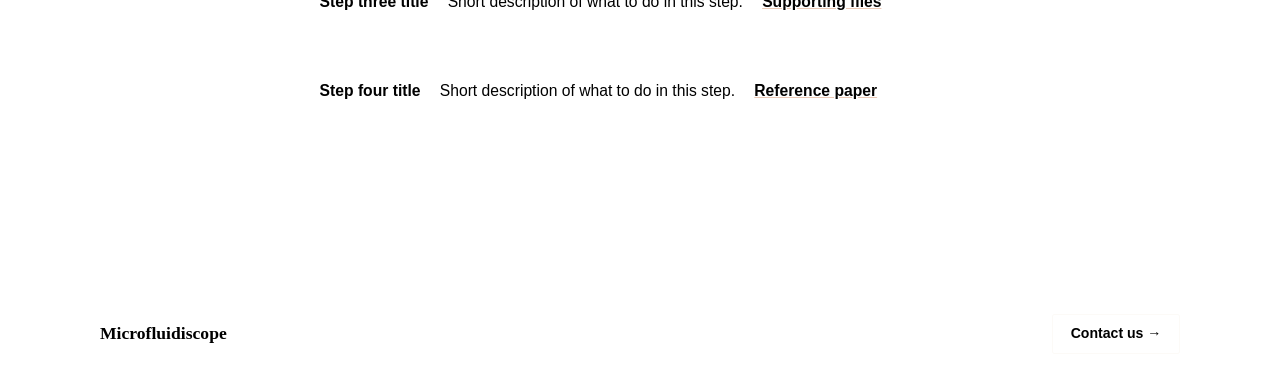
==== commit 7738f5c5: "Update component-a.html" ====
--- a/pages/component-a.html
+++ b/pages/component-a.html
@@ -60,10 +60,10 @@
         <h2>How to build it</h2>
         <ol class="build-steps">
           <li>
-            <strong>Step one title</strong>
-            Short description of what to do in this step. Link to the relevant files or resources:
-            <a href="https://github.com/your-org/microfluidiscope" target="_blank" rel="noopener">CAD files on GitHub</a> ·
-            <a href="https://doi.org/REPLACE_WITH_DOI" target="_blank" rel="noopener">Reference paper</a>
+            <strong>3D modeling & printing</strong
+            3D modeling and printing of each module. To 3D print, we used materials and methods presented in Nelson, Ramkumar & Gale, 2019. 
+            <a href="https://github.com/your-org/microfluidiscope" target="_blank" rel="noopener">STL files on GitHub</a> ·
+            <a href="https://iopscience.iop.org/article/10.1088/1361-6439/ab2f26/meta" target="_blank" rel="noopener">Reference paper</a>
           </li>
           <li>
             <strong>Step two title</strong>
--- a/css/style.css
+++ b/css/style.css
@@ -905,3 +905,182 @@
     min-height: 300px;
   }
 }
+
+/* ===========================
+   COMPONENT PAGE ADDITIONS
+   Paste at bottom of style.css
+   =========================== */
+
+/* --- Full-width hero image at top of component pages --- */
+.component-hero-img {
+  width: 100%;
+  max-height: 520px;
+  overflow: hidden;
+  background: var(--parchment);
+}
+.component-hero-img img {
+  width: 100%;
+  height: 100%;
+  max-height: 520px;
+  object-fit: cover;
+  object-position: center;
+  display: block;
+}
+
+/* --- Component page content layout --- */
+.comp-layout {
+  max-width: 760px;
+  padding-top: 3.5rem;
+  padding-bottom: 5rem;
+}
+
+.comp-section h1 {
+  font-family: var(--font-display);
+  font-size: clamp(2rem, 4vw, 3rem);
+  font-weight: 900;
+  letter-spacing: -0.02em;
+  color: var(--ink);
+  margin-bottom: 1rem;
+}
+.comp-section h2 {
+  font-family: var(--font-display);
+  font-size: 1.5rem;
+  font-weight: 700;
+  color: var(--ink);
+  margin-bottom: 1.2rem;
+}
+.comp-section p {
+  font-size: 1.05rem;
+  color: var(--ink-soft);
+  line-height: 1.8;
+  font-weight: 300;
+}
+
+/* --- Bill of Materials list --- */
+.bom-list {
+  list-style: none;
+  padding: 0;
+  margin: 0;
+  border: 1px solid var(--border);
+  border-radius: 4px;
+  overflow: hidden;
+}
+.bom-list li {
+  display: flex;
+  justify-content: space-between;
+  align-items: baseline;
+  gap: 1rem;
+  padding: 0.85rem 1.2rem;
+  border-bottom: 1px solid var(--border);
+  background: var(--warm-white);
+  font-size: 0.95rem;
+}
+.bom-list li:last-child { border-bottom: none; }
+.bom-list li:nth-child(even) { background: var(--cream); }
+.bom-item {
+  font-weight: 600;
+  color: var(--ink);
+  white-space: nowrap;
+}
+.bom-detail {
+  color: var(--ink-soft);
+  font-weight: 300;
+  font-style: italic;
+  text-align: right;
+  font-size: 0.9rem;
+}
+
+/* --- Build steps --- */
+.build-steps {
+  list-style: none;
+  counter-reset: build;
+  padding: 0;
+  margin: 0;
+  display: flex;
+  flex-direction: column;
+  gap: 1.2rem;
+}
+.build-steps li {
+  counter-increment: build;
+  display: flex;
+  gap: 1.2rem;
+  align-items: flex-start;
+  background: var(--cream);
+  border: 1px solid var(--border);
+  border-radius: 4px;
+  padding: 1.2rem 1.4rem;
+  font-size: 0.98rem;
+  color: var(--ink-soft);
+  line-height: 1.7;
+  font-weight: 300;
+  position: relative;
+}
+.build-steps li::before {
+  content: counter(build);
+  min-width: 28px;
+  height: 28px;
+  background: var(--rust);
+  color: #fff;
+  font-size: 0.8rem;
+  font-weight: 700;
+  border-radius: 50%;
+  display: flex;
+  align-items: center;
+  justify-content: center;
+  flex-shrink: 0;
+  margin-top: 1px;
+}
+.build-steps li strong {
+  color: var(--ink);
+  font-weight: 600;
+  display: block;
+  margin-bottom: 0.3rem;
+}
+.build-steps li a {
+  color: var(--rust);
+  font-weight: 600;
+  text-decoration: underline;
+  text-decoration-color: rgba(196, 98, 45, 0.35);
+  transition: text-decoration-color 0.2s;
+}
+.build-steps li a:hover {
+  text-decoration-color: var(--rust);
+}
+
+/* --- Minimal footer --- */
+.footer--minimal {
+  padding: 1.6rem 0;
+  background: var(--ink);
+}
+.footer-minimal-inner {
+  display: flex;
+  align-items: center;
+  justify-content: space-between;
+  gap: 1rem;
+}
+.footer-minimal-inner strong {
+  font-family: var(--font-display);
+  font-size: 1.1rem;
+  color: var(--cream);
+  font-weight: 900;
+}
+.footer-contact-btn {
+  font-size: 0.88rem;
+  font-weight: 600;
+  color: var(--cream);
+  border: 1.5px solid rgba(245,240,232,0.35);
+  padding: 0.45rem 1.1rem;
+  border-radius: 2px;
+  transition: background 0.2s, border-color 0.2s;
+  white-space: nowrap;
+}
+.footer-contact-btn:hover {
+  background: rgba(245,240,232,0.1);
+  border-color: var(--cream);
+}
+
+@media (max-width: 640px) {
+  .bom-list li { flex-direction: column; gap: 0.2rem; }
+  .bom-detail { text-align: left; }
+  .component-hero-img { max-height: 260px; }
+}
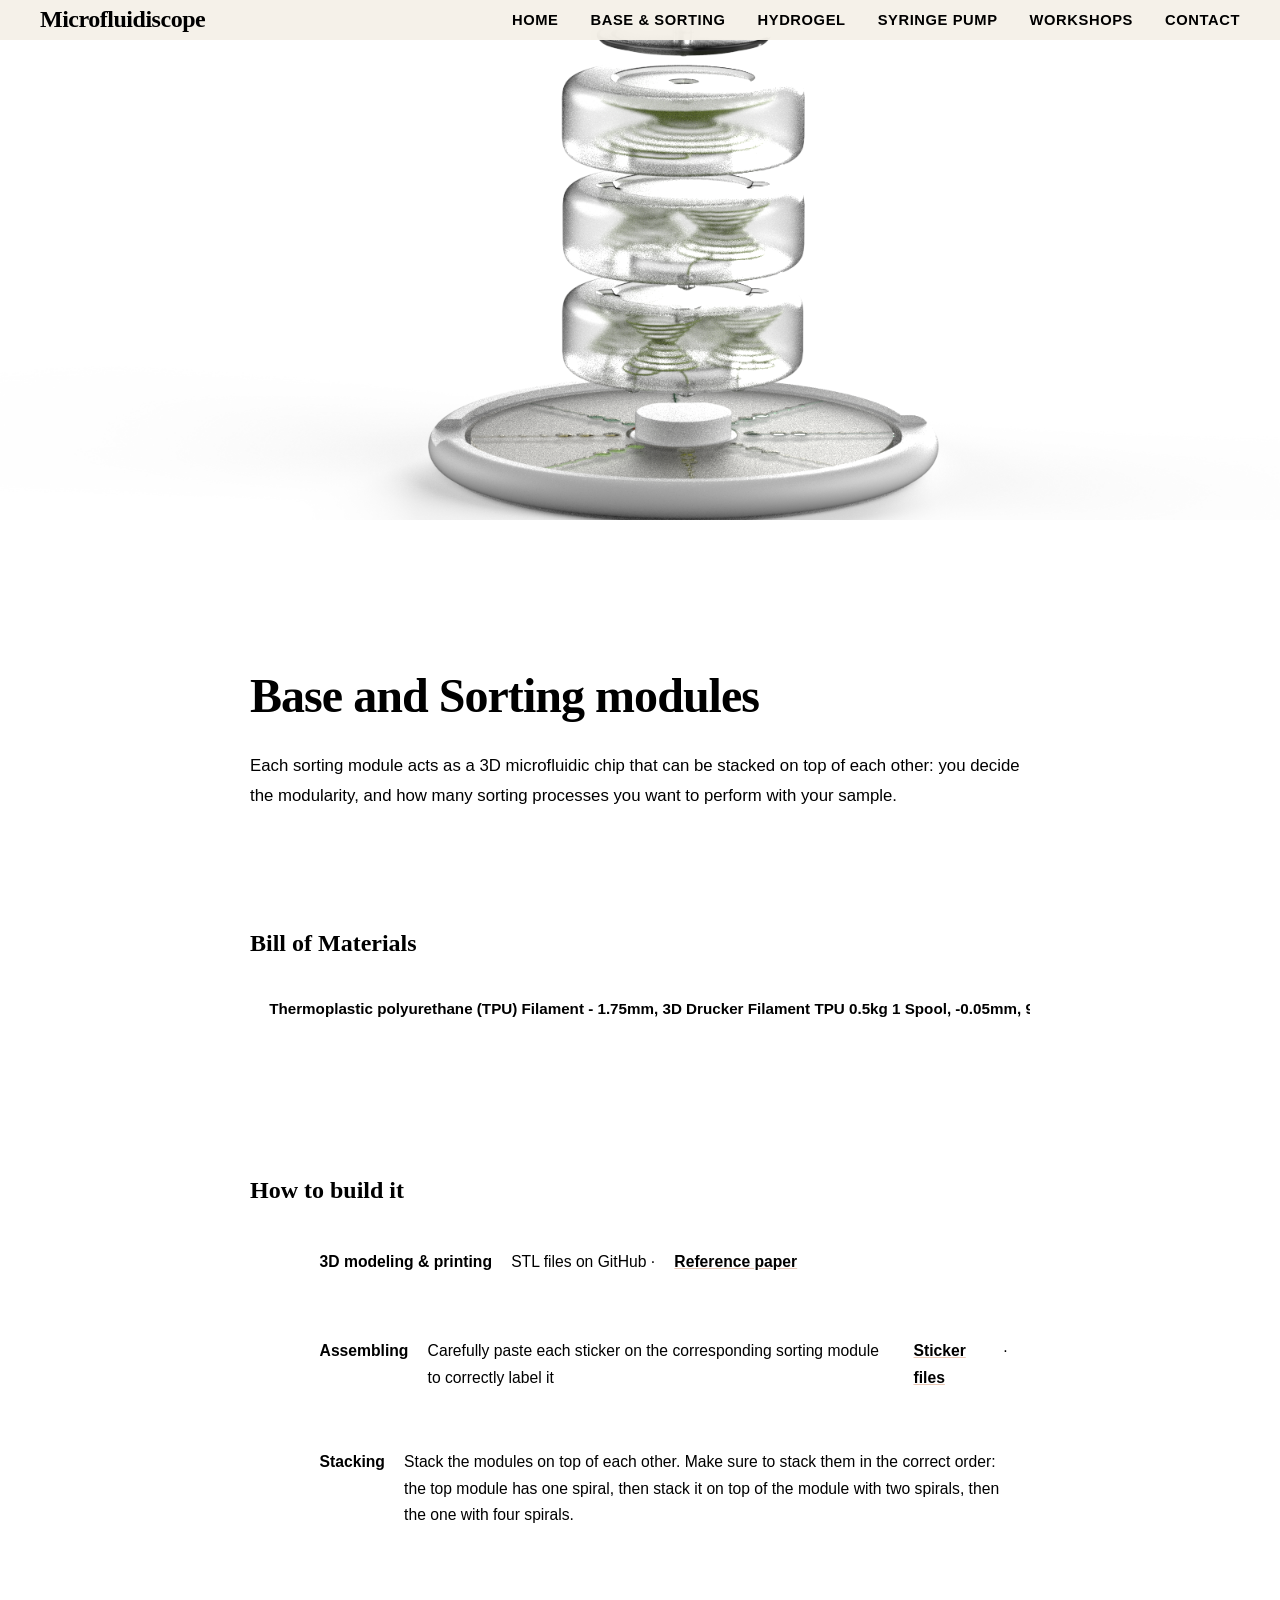
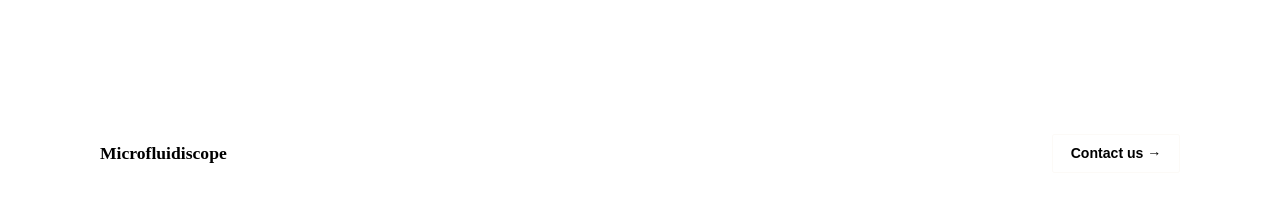
==== commit 8d1c08fc: "Update component-a.html" ====
--- a/pages/component-a.html
+++ b/pages/component-a.html
@@ -37,7 +37,7 @@
       <!-- OVERVIEW -->
       <div class="comp-section reveal">
         <h1>Base and Sorting modules</h1>
-        <p>Replace this with a short description of what this component does and why it matters. One or two sentences is enough — keep it accessible for someone encountering microfluidics for the first time.</p>
+        <p>Each sorting module acts as a 3D microfluidic chip that can be stacked on top of each other: you decide the modularity, and how many sorting processes you want to perform with your sample.</p>
       </div>
 
       <hr class="section-divider reveal">
@@ -46,10 +46,8 @@
       <div class="comp-section reveal">
         <h2>Bill of Materials</h2>
         <ul class="bom-list">
-          <li><span class="bom-item">Part 1</span><span class="bom-detail">Quantity · Spec · Where to source</span></li>
-          <li><span class="bom-item">Part 2</span><span class="bom-detail">Quantity · Spec · Where to source</span></li>
-          <li><span class="bom-item">Part 3</span><span class="bom-detail">Quantity · Spec · Where to source</span></li>
-          <li><span class="bom-item">Part 4</span><span class="bom-detail">Quantity · Spec · Where to source</span></li>
+          <li><span class="bom-item">Thermoplastic polyurethane (TPU) Filament - 1.75mm, 3D Drucker Filament TPU 0.5kg 1 Spool, -0.05mm, 95A, Transparent
+</span><span class="bom-detail">£11.99 · Amazon</span></li>
         </ul>
       </div>
 
@@ -61,25 +59,18 @@
         <ol class="build-steps">
           <li>
             <strong>3D modeling & printing</strong
-            3D modeling and printing of each module. To 3D print, we used materials and methods presented in Nelson, Ramkumar & Gale, 2019. 
+            3D modeling and printing of each sorting module. To 3D print, we used materials and methods presented in Nelson, Ramkumar & Gale, 2019. 
             <a href="https://github.com/your-org/microfluidiscope" target="_blank" rel="noopener">STL files on GitHub</a> ·
             <a href="https://iopscience.iop.org/article/10.1088/1361-6439/ab2f26/meta" target="_blank" rel="noopener">Reference paper</a>
           </li>
           <li>
-            <strong>Step two title</strong>
-            Short description of what to do in this step.
-            <a href="https://github.com/your-org/microfluidiscope" target="_blank" rel="noopener">Assembly guide</a> ·
-            <a href="https://doi.org/REPLACE_WITH_DOI" target="_blank" rel="noopener">Reference paper</a>
+            <strong>Assembling</strong>
+            Carefully paste each sticker on the corresponding sorting module to correctly label it
+            <a href="https://github.com/your-org/microfluidiscope" target="_blank" rel="noopener">Sticker files</a> ·
           </li>
           <li>
-            <strong>Step three title</strong>
-            Short description of what to do in this step.
-            <a href="https://github.com/your-org/microfluidiscope" target="_blank" rel="noopener">Supporting files</a>
-          </li>
-          <li>
-            <strong>Step four title</strong>
-            Short description of what to do in this step.
-            <a href="https://doi.org/REPLACE_WITH_DOI" target="_blank" rel="noopener">Reference paper</a>
+            <strong>Stacking</strong>
+            Stack the modules on top of each other. Make sure to stack them in the correct order: the top module has one spiral, then stack it on top of the module with two spirals, then the one with four spirals.
           </li>
         </ol>
       </div>
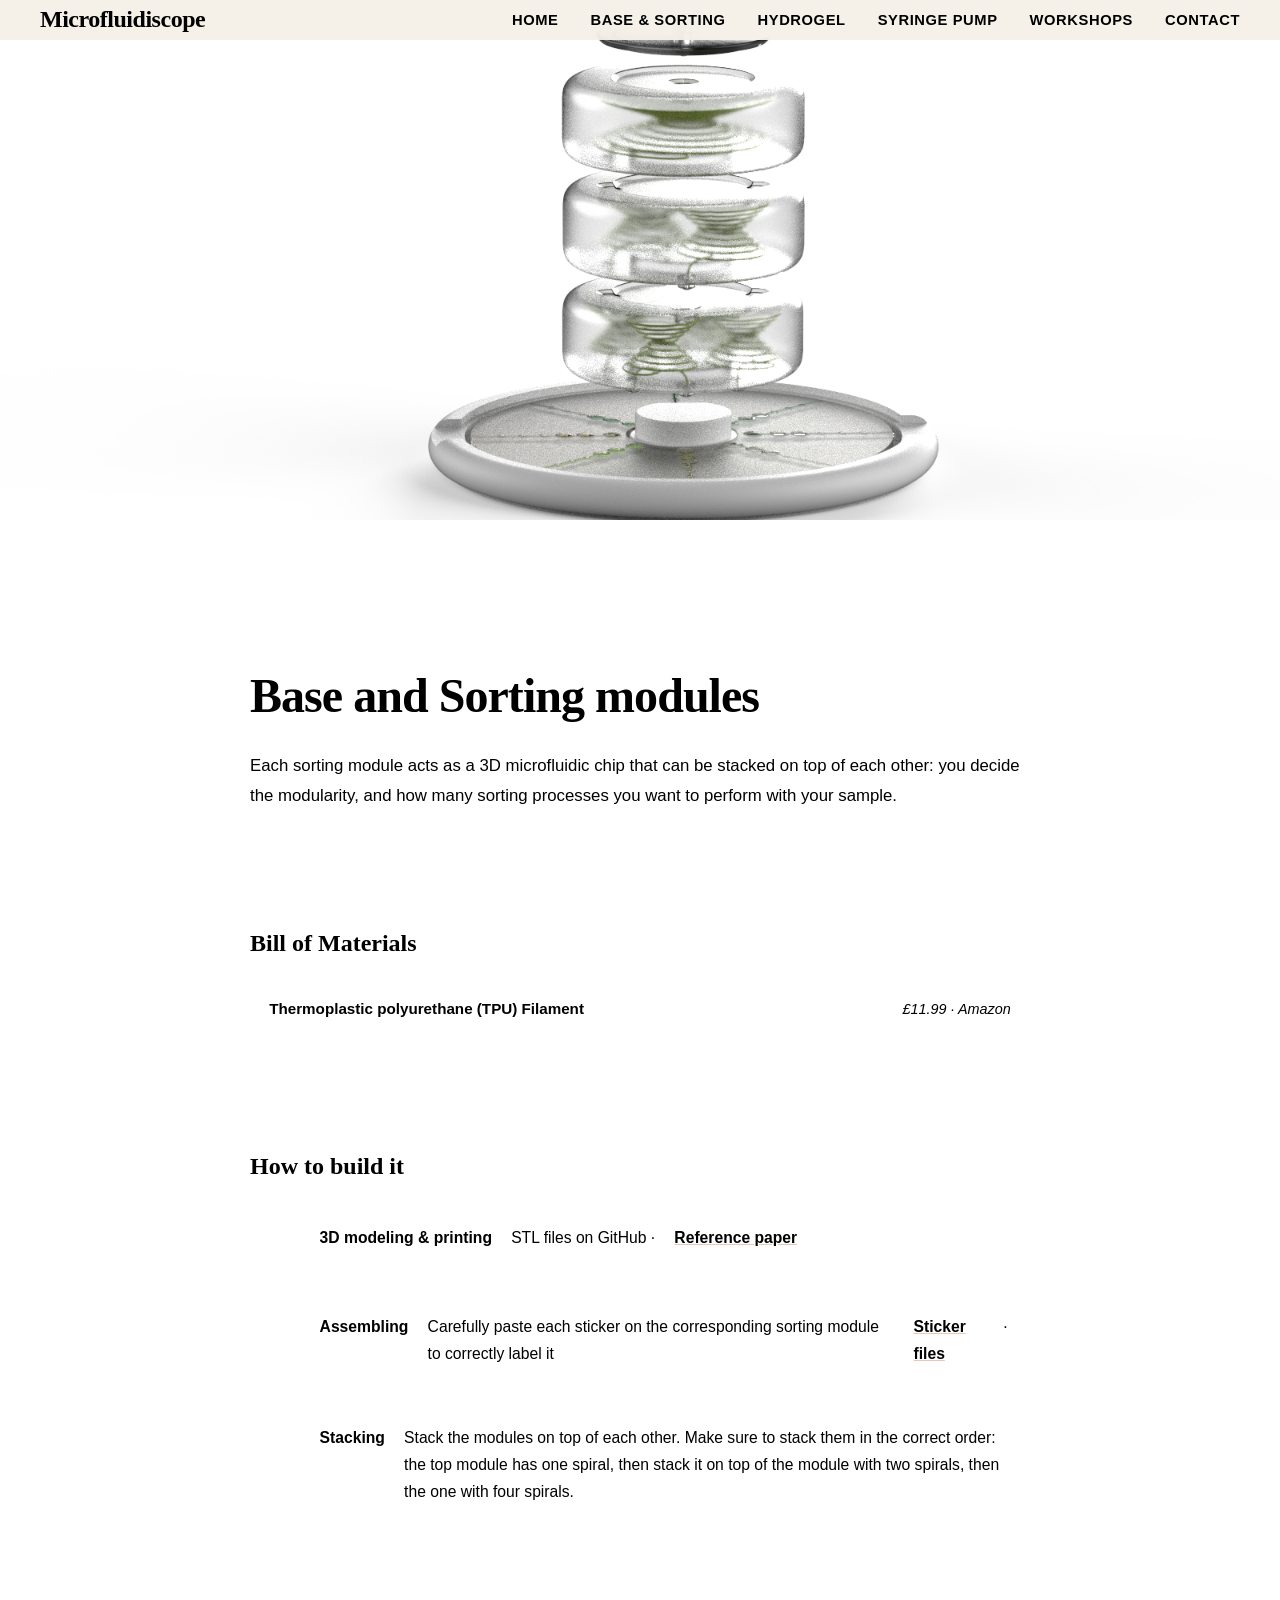
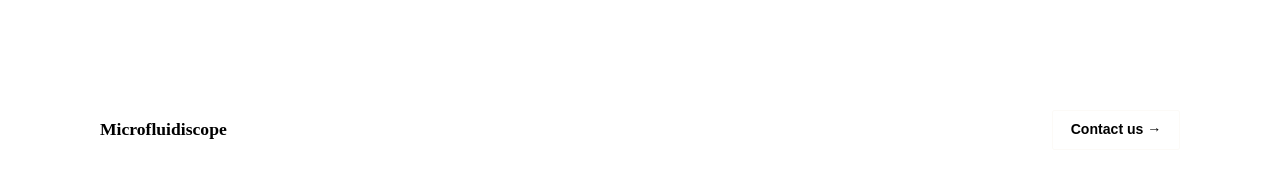
==== commit 43b64a28: "Update component-a.html" ====
--- a/pages/component-a.html
+++ b/pages/component-a.html
@@ -46,8 +46,7 @@
       <div class="comp-section reveal">
         <h2>Bill of Materials</h2>
         <ul class="bom-list">
-          <li><span class="bom-item">Thermoplastic polyurethane (TPU) Filament - 1.75mm, 3D Drucker Filament TPU 0.5kg 1 Spool, -0.05mm, 95A, Transparent
-</span><span class="bom-detail">£11.99 · Amazon</span></li>
+          <li><span class="bom-item">Thermoplastic polyurethane (TPU) Filament </span><span class="bom-detail">£11.99 · Amazon</span></li>
         </ul>
       </div>
 
@@ -60,7 +59,7 @@
           <li>
             <strong>3D modeling & printing</strong
             3D modeling and printing of each sorting module. To 3D print, we used materials and methods presented in Nelson, Ramkumar & Gale, 2019. 
-            <a href="https://github.com/your-org/microfluidiscope" target="_blank" rel="noopener">STL files on GitHub</a> ·
+            <a href="https://github.com/sarolacacerola/microfluidiscope/tree/main/files/baseandsorting" target="_blank" rel="noopener">STL files on GitHub</a> ·
             <a href="https://iopscience.iop.org/article/10.1088/1361-6439/ab2f26/meta" target="_blank" rel="noopener">Reference paper</a>
           </li>
           <li>
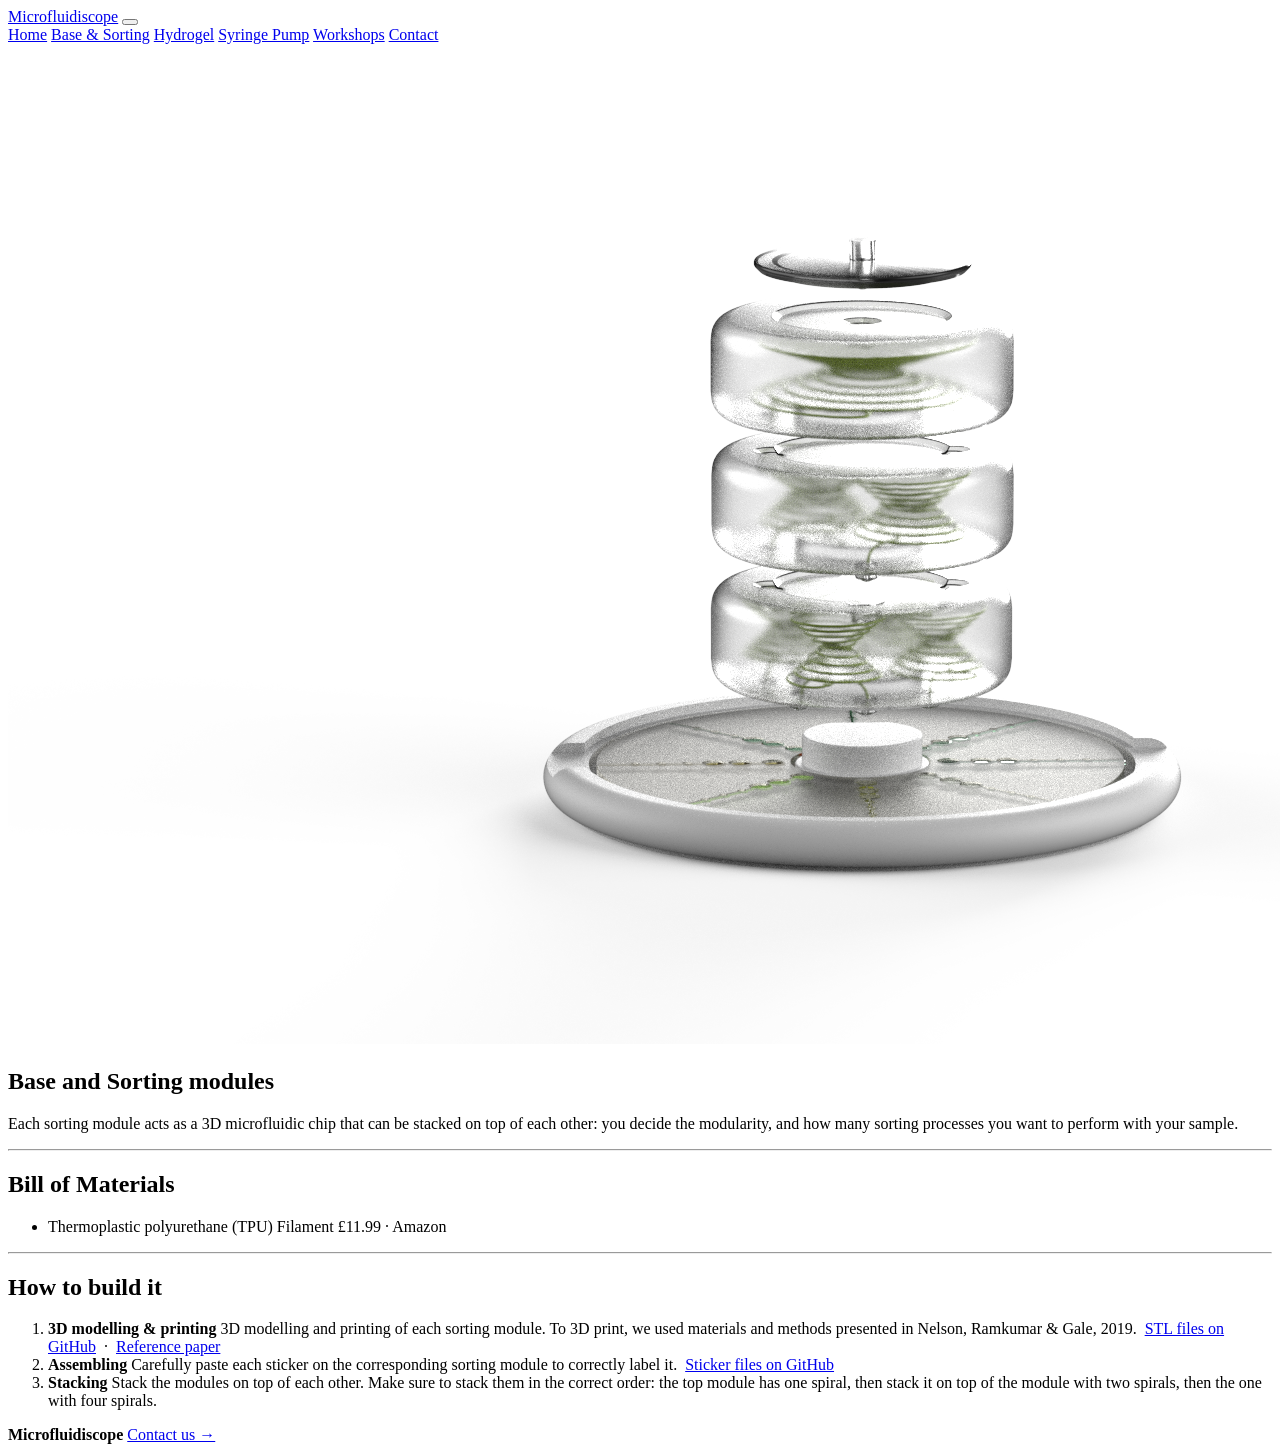
==== commit 3e6cedd3: "Update component-a.html" ====
--- a/pages/component-a.html
+++ b/pages/component-a.html
@@ -3,10 +3,8 @@
 <head>
   <meta charset="UTF-8" />
   <meta name="viewport" content="width=device-width, initial-scale=1.0" />
-  <title>Base & Sorting — Microfluidiscope</title>
+  <title>Base &amp; Sorting &#8212; Microfluidiscope</title>
   <link rel="stylesheet" href="../css/style.css" />
-  <link rel="preconnect" href="https://fonts.googleapis.com">
-  <link href="https://fonts.googleapis.com/css2?family=Playfair+Display:wght@700;900&family=Source+Serif+4:ital,wght@0,300;0,400;0,600;1,300&display=swap" rel="stylesheet">
 </head>
 <body>
 
@@ -17,7 +15,7 @@
     </button>
     <nav class="nav-links" id="navLinks">
       <a href="../index.html">Home</a>
-      <a href="component-a.html" class="active">Base & Sorting</a>
+      <a href="component-a.html" class="active">Base &amp; Sorting</a>
       <a href="component-b.html">Hydrogel</a>
       <a href="component-c.html">Syringe Pump</a>
       <a href="workshops.html">Workshops</a>
@@ -25,16 +23,13 @@
     </nav>
   </header>
 
-  <!-- COMPONENT HERO IMAGE -->
   <div class="component-hero-img" style="padding-top: var(--nav-h);">
     <img src="../images/base_sorting.png" alt="Base and Sorting modules" />
   </div>
 
-  <!-- CONTENT -->
   <section class="page-content">
     <div class="container comp-layout">
 
-      <!-- OVERVIEW -->
       <div class="comp-section reveal">
         <h1>Base and Sorting modules</h1>
         <p>Each sorting module acts as a 3D microfluidic chip that can be stacked on top of each other: you decide the modularity, and how many sorting processes you want to perform with your sample.</p>
@@ -42,34 +37,42 @@
 
       <hr class="section-divider reveal">
 
-      <!-- BILL OF MATERIALS -->
       <div class="comp-section reveal">
         <h2>Bill of Materials</h2>
         <ul class="bom-list">
-          <li><span class="bom-item">Thermoplastic polyurethane (TPU) Filament </span><span class="bom-detail">£11.99 · Amazon</span></li>
+          <li>
+            <span class="bom-item">Thermoplastic polyurethane (TPU) Filament</span>
+            <span class="bom-detail">&#163;11.99 &middot; Amazon</span>
+          </li>
         </ul>
       </div>
 
       <hr class="section-divider reveal">
 
-      <!-- BUILD STEPS -->
       <div class="comp-section reveal">
         <h2>How to build it</h2>
         <ol class="build-steps">
           <li>
-            <strong>3D modeling & printing</strong
-            3D modeling and printing of each sorting module. To 3D print, we used materials and methods presented in Nelson, Ramkumar & Gale, 2019. 
-            <a href="https://github.com/sarolacacerola/microfluidiscope/tree/main/files/baseandsorting" target="_blank" rel="noopener">STL files on GitHub</a> ·
-            <a href="https://iopscience.iop.org/article/10.1088/1361-6439/ab2f26/meta" target="_blank" rel="noopener">Reference paper</a>
+            <div>
+              <strong>3D modelling &amp; printing</strong>
+              3D modelling and printing of each sorting module. To 3D print, we used materials and methods presented in Nelson, Ramkumar &amp; Gale, 2019.
+              &nbsp;<a href="https://github.com/sarolacacerola/microfluidiscope/tree/main/files/baseandsorting" target="_blank" rel="noopener">STL files on GitHub</a>
+              &nbsp;&middot;&nbsp;
+              <a href="https://iopscience.iop.org/article/10.1088/1361-6439/ab2f26/meta" target="_blank" rel="noopener">Reference paper</a>
+            </div>
           </li>
           <li>
-            <strong>Assembling</strong>
-            Carefully paste each sticker on the corresponding sorting module to correctly label it
-            <a href="https://github.com/your-org/microfluidiscope" target="_blank" rel="noopener">Sticker files</a> ·
+            <div>
+              <strong>Assembling</strong>
+              Carefully paste each sticker on the corresponding sorting module to correctly label it.
+              &nbsp;<a href="https://github.com/sarolacacerola/microfluidiscope" target="_blank" rel="noopener">Sticker files on GitHub</a>
+            </div>
           </li>
           <li>
-            <strong>Stacking</strong>
-            Stack the modules on top of each other. Make sure to stack them in the correct order: the top module has one spiral, then stack it on top of the module with two spirals, then the one with four spirals.
+            <div>
+              <strong>Stacking</strong>
+              Stack the modules on top of each other. Make sure to stack them in the correct order: the top module has one spiral, then stack it on top of the module with two spirals, then the one with four spirals.
+            </div>
           </li>
         </ol>
       </div>
@@ -77,11 +80,10 @@
     </div>
   </section>
 
-  <!-- FOOTER: minimal -->
   <footer class="footer footer--minimal">
     <div class="container footer-minimal-inner">
       <strong>Microfluidiscope</strong>
-      <a href="contact.html" class="footer-contact-btn">Contact us →</a>
+      <a href="contact.html" class="footer-contact-btn">Contact us &rarr;</a>
     </div>
   </footer>
 
--- a/css/style.css
+++ b/css/style.css
@@ -1,1086 +1,97 @@
-:root {
-  --white: #ffffff;
-  --black: #111111;
-  --gray-light: #f5f5f5;
-  --gray-mid: #aaaaaa;
-  --gray-text: #555555;
-  --sidebar-width: 220px;
-  --font-display: 'EB Garamond', Georgia, serif;
-  --font-body: 'DM Sans', sans-serif;
-  --transition: 0.25s ease;
-}
+<!DOCTYPE html>
+<html lang="en">
+<head>
+  <meta charset="UTF-8" />
+  <meta name="viewport" content="width=device-width, initial-scale=1.0" />
+  <title>Contact &#8212; Microfluidiscope</title>
+  <link rel="stylesheet" href="../css/style.css" />
+</head>
+<body>
 
-*, *::before, *::after { box-sizing: border-box; margin: 0; padding: 0; }
+  <header class="nav" id="nav">
+    <a href="../index.html" class="nav-logo">Microfluidiscope</a>
+    <button class="nav-toggle" id="navToggle" aria-label="Toggle menu">
+      <span></span><span></span><span></span>
+    </button>
+    <nav class="nav-links" id="navLinks">
+      <a href="../index.html">Home</a>
+      <a href="component-a.html">Base &amp; Sorting</a>
+      <a href="component-b.html">Hydrogel</a>
+      <a href="component-c.html">Syringe Pump</a>
+      <a href="workshops.html">Workshops</a>
+      <a href="contact.html" class="active">Contact</a>
+    </nav>
+  </header>
 
-html { scroll-behavior: smooth; }
+  <section class="page-hero">
+    <div class="container">
+      <p class="eyebrow">Get in Touch</p>
+      <h1>Contact</h1>
+      <p>Questions about the kit, workshop enquiries, or partnerships &#8212; we&#8217;d love to hear from you.</p>
+    </div>
+  </section>
 
-body {
-  font-family: var(--font-body);
-  background: var(--white);
-  color: var(--ink);
-  line-height: 1.65;
-  font-size: 17px;
-  -webkit-font-smoothing: antialiased;
-}
+  <section class="page-content">
+    <div class="container">
 
-img { max-width: 100%; display: block; }
-a { color: inherit; text-decoration: none; }
+      <div class="contact-grid">
 
-/* ---- NAV ---- */
-.nav {
-  position: fixed;
-  top: 0; left: 0; right: 0;
-  height: var(--nav-h);
-  display: flex;
-  align-items: center;
-  justify-content: space-between;
-  padding: 0 2.5rem;
-  background: rgba(245, 240, 232, 0.92);
-  backdrop-filter: blur(12px);
-  border-bottom: 1px solid var(--border);
-  z-index: 100;
-  transition: box-shadow 0.3s;
-}
-.nav.scrolled { box-shadow: var(--shadow); }
+        <!-- FORM -->
+        <div>
+          <h2 class="reveal" style="font-size: 0.8rem; font-weight: 700; letter-spacing: 0.1em; text-transform: uppercase; margin-bottom: 1.5rem;">Send us a message</h2>
+          <!--
+            Wire up the form by replacing action="#" with your Formspree URL:
+            action="https://formspree.io/f/YOUR_FORM_ID"
+          -->
+          <form id="contactForm" class="contact-form reveal" action="#" method="POST">
+            <label for="name">Your name</label>
+            <input type="text" id="name" name="name" placeholder="Jane Smith" required />
 
-.nav-logo {
-  font-family: var(--font-display);
-  font-weight: 900;
-  font-size: 1.5rem;
-  color: var(--ink);
-  letter-spacing: -0.02em;
-}
+            <label for="email">Email address</label>
+            <input type="email" id="email" name="email" placeholder="jane@example.com" required />
 
-.nav-links {
-  display: flex;
-  gap: 2rem;
-  align-items: center;
-}
-.nav-links a {
-  font-size: 0.92rem;
-  font-weight: 600;
-  letter-spacing: 0.04em;
-  text-transform: uppercase;
-  color: var(--ink-soft);
-  transition: color 0.2s;
-  position: relative;
-}
-.nav-links a::after {
-  content: '';
-  position: absolute;
-  bottom: -3px; left: 0; right: 0;
-  height: 2px;
-  background: var(--rust);
-  transform: scaleX(0);
-  transition: transform 0.25s;
-  transform-origin: left;
-}
-.nav-links a:hover,
-.nav-links a.active { color: var(--rust); }
-.nav-links a:hover::after,
-.nav-links a.active::after { transform: scaleX(1); }
+            <label for="subject">Subject</label>
+            <input type="text" id="subject" name="subject" placeholder="Workshop enquiry, partnership, general..." />
 
-.nav-toggle {
-  display: none;
-  flex-direction: column;
-  gap: 5px;
-  background: none;
-  border: none;
-  cursor: pointer;
-  padding: 4px;
-}
-.nav-toggle span {
-  display: block;
-  width: 24px;
-  height: 2px;
-  background: var(--ink);
-  transition: all 0.3s;
-}
+            <label for="message">Message</label>
+            <textarea id="message" name="message" placeholder="Tell us what's on your mind..." required></textarea>
 
-/* ---- HERO ---- */
-.hero {
-  min-height: 100vh;
-  display: grid;
-  grid-template-rows: 1fr;
-  padding-top: var(--nav-h);
-  position: relative;
-  overflow: hidden;
-  background: var(--cream);
-}
+            <button type="submit">Send message &rarr;</button>
+          </form>
+        </div>
 
-.hero-bg {
-  position: absolute;
-  inset: 0;
-  background:
-    radial-gradient(ellipse 80% 60% at 70% 40%, rgba(196, 154, 60, 0.08) 0%, transparent 60%),
-    radial-gradient(ellipse 50% 50% at 20% 80%, rgba(122, 140, 110, 0.1) 0%, transparent 50%);
-}
+        <!-- TEAM -->
+        <div>
+          <h2 class="reveal" style="font-size: 0.8rem; font-weight: 700; letter-spacing: 0.1em; text-transform: uppercase; margin-bottom: 1.5rem;">The team</h2>
+          <div class="team-cards reveal">
+            <div class="team-card"><div class="team-info"><strong>Matt Berkshire</strong></div></div>
+            <div class="team-card"><div class="team-info"><strong>Sara Gaviria Escobar</strong></div></div>
+            <div class="team-card"><div class="team-info"><strong>Ruben Janssen</strong></div></div>
+            <div class="team-card"><div class="team-info"><strong>Luiggi Marrese</strong></div></div>
+            <div class="team-card"><div class="team-info"><strong>Justine de Riedmatten</strong></div></div>
+            <div class="team-card"><div class="team-info"><strong>Mirka Salvad&#243; de Riba</strong></div></div>
+          </div>
 
-.hero-texture {
-  position: absolute;
-  inset: 0;
-  background-image: url("data:image/svg+xml,%3Csvg width='60' height='60' viewBox='0 0 60 60' xmlns='http://www.w3.org/2000/svg'%3E%3Cg fill='none' fill-rule='evenodd'%3E%3Cg fill='%236B4E35' fill-opacity='0.03'%3E%3Cpath d='M36 34v-4h-2v4h-4v2h4v4h2v-4h4v-2h-4zm0-30V0h-2v4h-4v2h4v4h2V6h4V4h-4zM6 34v-4H4v4H0v2h4v4h2v-4h4v-2H6zM6 4V0H4v4H0v2h4v4h2V6h4V4H6z'/%3E%3C/g%3E%3C/g%3E%3C/svg%3E");
-  opacity: 0.6;
-}
+          <div class="reveal" style="margin-top: 1.5rem; padding: 1.2rem; background: var(--off-white); border: 1px solid var(--border);">
+            <p style="font-size: 0.85rem; color: var(--mid-gray); margin-bottom: 0.8rem;">Open issues, PRs, and discussions are welcome on GitHub.</p>
+            <a href="https://github.com/sarolacacerola/microfluidiscope" target="_blank" rel="noopener" class="github-link">
+              <svg width="16" height="16" viewBox="0 0 24 24" fill="currentColor"><path d="M12 0C5.37 0 0 5.37 0 12c0 5.3 3.438 9.8 8.205 11.385.6.113.82-.258.82-.577v-2.234c-3.338.726-4.033-1.416-4.033-1.416-.546-1.387-1.333-1.756-1.333-1.756-1.089-.745.083-.729.083-.729 1.205.084 1.839 1.237 1.839 1.237 1.07 1.834 2.807 1.304 3.492.997.107-.775.418-1.305.762-1.604-2.665-.305-5.467-1.334-5.467-5.931 0-1.311.469-2.381 1.236-3.221-.124-.303-.535-1.524.117-3.176 0 0 1.008-.322 3.301 1.23A11.509 11.509 0 0112 5.803c1.02.005 2.047.138 3.006.404 2.291-1.552 3.297-1.23 3.297-1.23.653 1.653.242 2.874.118 3.176.77.84 1.235 1.911 1.235 3.221 0 4.609-2.807 5.624-5.479 5.921.43.372.823 1.102.823 2.222v3.293c0 .319.192.694.801.576C20.566 21.797 24 17.3 24 12c0-6.63-5.37-12-12-12z"/></svg>
+              GitHub Repository
+            </a>
+          </div>
+        </div>
 
-.hero-content {
-  position: relative;
-  z-index: 2;
-  display: flex;
-  flex-direction: column;
-  justify-content: center;
-  align-items: flex-start;
-  padding: 5rem 2.5rem 3rem;
-  max-width: 680px;
-  animation: fadeUp 0.9s ease both;
-}
+      </div>
+    </div>
+  </section>
 
-.hero-eyebrow {
-  font-size: 0.8rem;
-  font-weight: 600;
-  letter-spacing: 0.15em;
-  text-transform: uppercase;
-  color: var(--rust);
-  margin-bottom: 1.2rem;
-  display: flex;
-  align-items: center;
-  gap: 0.6rem;
-}
-.hero-eyebrow::before {
-  content: '';
-  display: inline-block;
-  width: 28px;
-  height: 2px;
-  background: var(--rust);
-}
+  <footer class="footer footer--minimal">
+    <div class="container footer-minimal-inner">
+      <strong>Microfluidiscope</strong>
+      <a href="contact.html" class="footer-contact-btn">Contact us &rarr;</a>
+    </div>
+  </footer>
 
-.hero-title {
-  font-family: var(--font-display);
-  font-size: clamp(4rem, 10vw, 8rem);
-  font-weight: 600;
-  line-height: 0.92;
-  letter-spacing: -0.03em;
-  color: var(--ink);
-  margin-bottom: 1.8rem;
-}
-
-.hero-sub {
-  font-size: 1.15rem;
-  color: var(--ink-soft);
-  line-height: 1.7;
-  margin-bottom: 2.5rem;
-  font-weight: 150;
-  font-style: italic;
-  max-width: 460px;
-}
-
-.hero-cta {
-  display: inline-block;
-  background: var(--rust);
-  color: #fff;
-  padding: 0.85rem 2rem;
-  font-family: var(--font-body);
-  font-weight: 600;
-  font-size: 0.95rem;
-  letter-spacing: 0.03em;
-  border-radius: 2px;
-  transition: background 0.25s, transform 0.2s;
-}
-.hero-cta:hover {
-  background: var(--brown);
-  transform: translateY(-2px);
-}
-
-.hero-image-placeholder {
-  position: relative;
-  z-index: 1;
-  width: 100%;
-  min-height: 420px;
-  background: var(--parchment);
-  border-top: 1px solid var(--border);
-  display: flex;
-  align-items: center;
-  justify-content: center;
-  overflow: hidden;
-}
-.placeholder-inner {
-  text-align: center;
-  color: var(--brown);
-  opacity: 0.5;
-}
-.placeholder-icon {
-  font-size: 3.5rem;
-  display: block;
-  margin-bottom: 1rem;
-}
-.placeholder-inner p {
-  font-size: 0.9rem;
-  line-height: 1.8;
-}
-.placeholder-inner code {
-  font-size: 0.75rem;
-  background: rgba(107,78,53,0.1);
-  padding: 2px 6px;
-  border-radius: 3px;
-}
-
-.scroll-hint {
-  position: absolute;
-  bottom: 2rem;
-  left: 50%;
-  transform: translateX(-50%);
-  font-size: 0.7rem;
-  letter-spacing: 0.2em;
-  text-transform: uppercase;
-  color: var(--brown);
-  opacity: 0.5;
-  animation: bounce 2.5s ease-in-out infinite;
-  z-index: 3;
-}
-.scroll-hint::after {
-  content: '';
-  display: block;
-  width: 1px;
-  height: 28px;
-  background: var(--brown);
-  margin: 6px auto 0;
-  opacity: 0.4;
-}
-
-/* ---- CONTAINER ---- */
-.container {
-  max-width: 1160px;
-  margin: 0 auto;
-  padding: 0 2.5rem;
-}
-
-/* ---- ABOUT / COMPONENTS ---- */
-.about {
-  padding: 7rem 0;
-  background: var(--warm-white);
-}
-
-.about-intro {
-  max-width: 640px;
-  margin-bottom: 4rem;
-}
-.about-intro h2 {
-  font-family: var(--font-display);
-  font-size: clamp(2rem, 4vw, 3rem);
-  font-weight: 700;
-  letter-spacing: -0.02em;
-  margin-bottom: 1.2rem;
-  color: var(--ink);
-}
-.about-intro p {
-  font-size: 1.05rem;
-  color: var(--ink-soft);
-  line-height: 1.75;
-  margin-bottom: 1.8rem;
-  font-weight: 300;
-}
-
-.github-link {
-  display: inline-flex;
-  align-items: center;
-  gap: 0.5rem;
-  border: 1.5px solid var(--ink);
-  color: var(--ink);
-  padding: 0.55rem 1.2rem;
-  font-size: 0.88rem;
-  font-weight: 600;
-  letter-spacing: 0.03em;
-  border-radius: 2px;
-  transition: background 0.2s, color 0.2s;
-}
-.github-link:hover {
-  background: var(--ink);
-  color: var(--cream);
-}
-
-.components-grid {
-  display: grid;
-  grid-template-columns: repeat(3, 1fr);
-  gap: 1.8rem;
-}
-
-.component-card {
-  background: var(--cream);
-  border: 1px solid var(--border);
-  border-radius: 4px;
-  overflow: hidden;
-  display: flex;
-  flex-direction: column;
-  transition: transform 0.3s, box-shadow 0.3s;
-}
-.component-card:hover {
-  transform: translateY(-6px);
-  box-shadow: var(--shadow-lg);
-}
-
-.card-image {
-  height: 200px;
-  display: flex;
-  align-items: center;
-  justify-content: center;
-  font-size: 4rem;
-  position: relative;
-  overflow: hidden;
-}
-.card-image--a { background: linear-gradient(135deg, #E8D5C0 0%, #D4B896 100%); color: var(--brown); }
-.card-image--b { background: linear-gradient(135deg, #C8D8C0 0%, #A8C0A0 100%); color: var(--sage); }
-.card-image--c { background: linear-gradient(135deg, #D0C8B8 0%, #B8AF9C 100%); color: var(--brown); }
-
-/* Replace .card-image with a real <img> by changing .card-image to include an <img> tag */
-
-.card-body {
-  padding: 1.6rem;
-  flex: 1;
-  display: flex;
-  flex-direction: column;
-}
-.card-tag {
-  font-size: 0.72rem;
-  font-weight: 700;
-  letter-spacing: 0.12em;
-  text-transform: uppercase;
-  color: var(--rust);
-  margin-bottom: 0.5rem;
-}
-.card-body h3 {
-  font-family: var(--font-display);
-  font-size: 1.4rem;
-  font-weight: 700;
-  margin-bottom: 0.75rem;
-  color: var(--ink);
-}
-.card-body p {
-  font-size: 0.95rem;
-  color: var(--ink-soft);
-  line-height: 1.65;
-  flex: 1;
-  font-weight: 300;
-}
-.card-link {
-  display: inline-block;
-  margin-top: 1.2rem;
-  font-size: 0.9rem;
-  font-weight: 600;
-  color: var(--rust);
-  transition: gap 0.2s;
-}
-.component-card:hover .card-link { letter-spacing: 0.02em; }
-
-/* ---- PARTNERS ---- */
-.partners {
-  padding: 7rem 0;
-  background: var(--parchment);
-  border-top: 1px solid var(--border);
-  border-bottom: 1px solid var(--border);
-}
-.partners h2 {
-  font-family: var(--font-display);
-  font-size: clamp(2rem, 4vw, 3rem);
-  font-weight: 700;
-  letter-spacing: -0.02em;
-  margin-bottom: 0.75rem;
-  color: var(--ink);
-}
-.partners-sub {
-  font-size: 1rem;
-  color: var(--ink-soft);
-  margin-bottom: 3.5rem;
-  font-weight: 300;
-  font-style: italic;
-}
-.partners-grid {
-  display: grid;
-  grid-template-columns: repeat(3, 1fr);
-  gap: 1.5rem;
-  margin-bottom: 2.5rem;
-}
-.partner-logo {
-  background: rgba(255,255,255,0.7);
-  border: 1px solid var(--border);
-  border-radius: 4px;
-  height: 100px;
-  display: flex;
-  align-items: center;
-  justify-content: center;
-  font-size: 0.85rem;
-  font-weight: 600;
-  color: var(--brown);
-  letter-spacing: 0.05em;
-  text-transform: uppercase;
-  transition: background 0.2s;
-}
-/* Replace .partner-logo span with an <img> of the partner logo */
-.partner-logo:hover { background: #fff; }
-.partners-note {
-  font-size: 0.95rem;
-  color: var(--ink-soft);
-  font-style: italic;
-}
-.partners-note a {
-  color: var(--rust);
-  font-weight: 600;
-}
-
-/* ---- FOOTER ---- */
-.footer {
-  background: var(--ink);
-  color: var(--cream);
-  padding: 4rem 0 2rem;
-}
-.footer-inner {
-  display: grid;
-  grid-template-columns: 1fr 1fr 1fr;
-  gap: 3rem;
-  margin-bottom: 3rem;
-  padding-bottom: 3rem;
-  border-bottom: 1px solid rgba(245,240,232,0.1);
-}
-.footer-brand strong {
-  font-family: var(--font-display);
-  font-size: 1.4rem;
-  font-weight: 900;
-  display: block;
-  margin-bottom: 0.75rem;
-}
-.footer-brand p {
-  font-size: 0.9rem;
-  color: rgba(245,240,232,0.6);
-  line-height: 1.65;
-  font-weight: 300;
-  font-style: italic;
-}
-.footer-nav {
-  display: flex;
-  flex-direction: column;
-  gap: 0.65rem;
-}
-.footer-nav a {
-  font-size: 0.9rem;
-  color: rgba(245,240,232,0.7);
-  transition: color 0.2s;
-}
-.footer-nav a:hover { color: var(--cream); }
-.footer-github {
-  display: flex;
-  align-items: flex-start;
-}
-.footer-github .github-link {
-  border-color: rgba(245,240,232,0.3);
-  color: var(--cream);
-}
-.footer-github .github-link:hover {
-  background: var(--cream);
-  color: var(--ink);
-}
-.footer-copy {
-  font-size: 0.8rem;
-  color: rgba(245,240,232,0.35);
-  letter-spacing: 0.03em;
-}
-
-/* ---- INNER PAGES: shared ---- */
-.page-hero {
-  padding: calc(var(--nav-h) + 4rem) 0 4rem;
-  background: var(--cream);
-  border-bottom: 1px solid var(--border);
-}
-.page-hero .container { max-width: 760px; margin-left: 2.5rem; }
-.page-hero .eyebrow {
-  font-size: 0.78rem;
-  font-weight: 700;
-  letter-spacing: 0.14em;
-  text-transform: uppercase;
-  color: var(--rust);
-  margin-bottom: 1rem;
-}
-.page-hero h1 {
-  font-family: var(--font-display);
-  font-size: clamp(2.5rem, 5vw, 4rem);
-  font-weight: 900;
-  letter-spacing: -0.02em;
-  line-height: 1;
-  color: var(--ink);
-  margin-bottom: 1.2rem;
-}
-.page-hero p {
-  font-size: 1.1rem;
-  color: var(--ink-soft);
-  font-weight: 300;
-  font-style: italic;
-  max-width: 520px;
-}
-
-.page-content {
-  padding: 5rem 0;
-}
-.page-content .container {
-  max-width: 860px;
-}
-
-.section-divider {
-  border: none;
-  border-top: 1px solid var(--border);
-  margin: 3.5rem 0;
-}
-
-.prose h2 {
-  font-family: var(--font-display);
-  font-size: 1.9rem;
-  font-weight: 700;
-  letter-spacing: -0.02em;
-  margin-bottom: 1rem;
-  color: var(--ink);
-  margin-top: 3rem;
-}
-.prose h3 {
-  font-family: var(--font-display);
-  font-size: 1.3rem;
-  font-weight: 700;
-  margin-bottom: 0.8rem;
-  color: var(--ink);
-  margin-top: 2rem;
-}
-.prose p {
-  font-size: 1.05rem;
-  color: var(--ink-soft);
-  margin-bottom: 1.2rem;
-  line-height: 1.8;
-  font-weight: 300;
-}
-.prose ul {
-  margin: 0 0 1.5rem 1.5rem;
-  color: var(--ink-soft);
-}
-.prose ul li {
-  margin-bottom: 0.4rem;
-  font-size: 1rem;
-  font-weight: 300;
-}
-
-.repo-link-box {
-  background: var(--parchment);
-  border: 1.5px solid var(--border);
-  border-left: 4px solid var(--rust);
-  border-radius: 4px;
-  padding: 1.5rem 1.8rem;
-  margin: 2.5rem 0;
-  display: flex;
-  align-items: center;
-  justify-content: space-between;
-  gap: 1rem;
-}
-.repo-link-box p {
-  font-size: 0.95rem;
-  color: var(--ink-soft);
-  margin: 0;
-  font-style: italic;
-}
-.repo-link-box a {
-  white-space: nowrap;
-  flex-shrink: 0;
-}
-
-.steps-list {
-  counter-reset: steps;
-  list-style: none;
-  margin: 0 0 2rem;
-  padding: 0;
-}
-.steps-list li {
-  counter-increment: steps;
-  display: flex;
-  gap: 1.2rem;
-  margin-bottom: 1.5rem;
-  align-items: flex-start;
-}
-.steps-list li::before {
-  content: counter(steps);
-  min-width: 32px;
-  height: 32px;
-  background: var(--rust);
-  color: #fff;
-  font-weight: 700;
-  font-size: 0.85rem;
-  border-radius: 50%;
-  display: flex;
-  align-items: center;
-  justify-content: center;
-  flex-shrink: 0;
-  margin-top: 2px;
-}
-.steps-list li span {
-  font-size: 1rem;
-  color: var(--ink-soft);
-  font-weight: 300;
-  line-height: 1.7;
-}
-
-/* ---- WORKSHOPS ---- */
-.workshops-grid {
-  display: grid;
-  grid-template-columns: repeat(2, 1fr);
-  gap: 2rem;
-  margin-top: 3rem;
-}
-.workshop-card {
-  background: var(--cream);
-  border: 1px solid var(--border);
-  border-radius: 4px;
-  padding: 2rem;
-}
-.workshop-card .tag {
-  font-size: 0.72rem;
-  font-weight: 700;
-  letter-spacing: 0.12em;
-  text-transform: uppercase;
-  color: var(--sage);
-  margin-bottom: 0.6rem;
-  display: block;
-}
-.workshop-card h3 {
-  font-family: var(--font-display);
-  font-size: 1.3rem;
-  font-weight: 700;
-  margin-bottom: 0.75rem;
-  color: var(--ink);
-}
-.workshop-card p {
-  font-size: 0.95rem;
-  color: var(--ink-soft);
-  font-weight: 300;
-  line-height: 1.65;
-  margin-bottom: 1.2rem;
-}
-.workshop-meta {
-  font-size: 0.82rem;
-  color: var(--brown);
-  font-weight: 600;
-  letter-spacing: 0.03em;
-}
-
-/* ---- CONTACT ---- */
-.contact-grid {
-  display: grid;
-  grid-template-columns: 1fr 1fr;
-  gap: 5rem;
-  margin-top: 3rem;
-}
-.contact-form label {
-  display: block;
-  font-size: 0.85rem;
-  font-weight: 700;
-  letter-spacing: 0.06em;
-  text-transform: uppercase;
-  color: var(--ink-soft);
-  margin-bottom: 0.4rem;
-  margin-top: 1.4rem;
-}
-.contact-form label:first-child { margin-top: 0; }
-.contact-form input,
-.contact-form textarea {
-  width: 100%;
-  padding: 0.75rem 1rem;
-  background: var(--cream);
-  border: 1.5px solid var(--border);
-  border-radius: 2px;
-  font-family: var(--font-body);
-  font-size: 1rem;
-  color: var(--ink);
-  outline: none;
-  transition: border-color 0.2s;
-}
-.contact-form input:focus,
-.contact-form textarea:focus { border-color: var(--rust); }
-.contact-form textarea { min-height: 130px; resize: vertical; }
-.contact-form button {
-  margin-top: 1.8rem;
-  background: var(--rust);
-  color: #fff;
-  border: none;
-  padding: 0.9rem 2.2rem;
-  font-family: var(--font-body);
-  font-size: 0.95rem;
-  font-weight: 600;
-  cursor: pointer;
-  border-radius: 2px;
-  transition: background 0.2s, transform 0.2s;
-}
-.contact-form button:hover {
-  background: var(--brown);
-  transform: translateY(-2px);
-}
-.team-cards { display: flex; flex-direction: column; gap: 1.4rem; }
-.team-card {
-  background: var(--cream);
-  border: 1px solid var(--border);
-  border-radius: 4px;
-  padding: 1.4rem;
-  display: flex;
-  align-items: center;
-  gap: 1.2rem;
-}
-.team-avatar {
-  width: 52px;
-  height: 52px;
-  border-radius: 50%;
-  background: var(--parchment);
-  border: 2px solid var(--border);
-  display: flex;
-  align-items: center;
-  justify-content: center;
-  font-size: 1.4rem;
-  flex-shrink: 0;
-}
-.team-info strong {
-  display: block;
-  font-weight: 700;
-  font-size: 1rem;
-  margin-bottom: 0.2rem;
-}
-.team-info span {
-  font-size: 0.85rem;
-  color: var(--ink-soft);
-  font-style: italic;
-}
-
-/* ---- ANIMATIONS ---- */
-@keyframes fadeUp {
-  from { opacity: 0; transform: translateY(28px); }
-  to   { opacity: 1; transform: translateY(0); }
-}
-@keyframes bounce {
-  0%, 100% { transform: translateX(-50%) translateY(0); }
-  50%       { transform: translateX(-50%) translateY(6px); }
-}
-
-.reveal {
-  opacity: 0;
-  transform: translateY(24px);
-  transition: opacity 0.7s ease, transform 0.7s ease;
-}
-.reveal.visible {
-  opacity: 1;
-  transform: none;
-}
-
-/* ---- RESPONSIVE ---- */
-@media (max-width: 900px) {
-  .components-grid { grid-template-columns: 1fr; max-width: 480px; }
-  .partners-grid { grid-template-columns: repeat(2, 1fr); }
-  .footer-inner { grid-template-columns: 1fr 1fr; }
-  .workshops-grid { grid-template-columns: 1fr; }
-  .contact-grid { grid-template-columns: 1fr; gap: 3rem; }
-}
-
-@media (max-width: 640px) {
-  .nav { padding: 0 1.2rem; }
-  .nav-links {
-    display: none;
-    position: fixed;
-    top: var(--nav-h);
-    left: 0; right: 0;
-    background: var(--cream);
-    flex-direction: column;
-    padding: 1.5rem;
-    gap: 1rem;
-    border-bottom: 1px solid var(--border);
-    box-shadow: var(--shadow);
-  }
-  .nav-links.open { display: flex; }
-  .nav-toggle { display: flex; }
-  .hero-content { padding: 3rem 1.2rem 2rem; }
-  .container { padding: 0 1.2rem; }
-  .partners-grid { grid-template-columns: 1fr; }
-  .footer-inner { grid-template-columns: 1fr; gap: 2rem; }
-  .page-hero .container { margin-left: 1.2rem; }
-}
-
-/* ===========================
-   ADDITIONS — paste at the
-   bottom of your style.css
-   =========================== */
-
-/* --- HERO: split layout --- */
-.hero--split {
-  display: flex;
-  flex-direction: row;
-  align-items: stretch;
-  min-height: 100vh;
-  padding-top: var(--nav-h);
-}
-
-.hero--split .hero-content {
-  flex: 1;
-  display: flex;
-  flex-direction: column;
-  justify-content: center;
-  padding: 5rem 3rem 5rem 4rem;
-  animation: fadeUp 0.9s ease both;
-  z-index: 2;
-}
-
-.hero-image-split {
-  flex: 1;
-  display: flex;
-  align-items: center;
-  justify-content: center;
-  background: var(--parchment);
-  overflow: hidden;
-  z-index: 1;
-}
-
-.hero-image-split img {
-  width: 100%;
-  height: 100%;
-  object-fit: cover;
-  object-position: center;
-}
-
-/* --- Component cards: real images --- */
-.component-card .card-image {
-  height: 200px;
-  overflow: hidden;
-  background: var(--parchment);
-  display: flex;
-  align-items: center;
-  justify-content: center;
-}
-
-.component-card .card-image img {
-  width: 100%;
-  height: 100%;
-  object-fit: cover;
-  object-position: center;
-  transition: transform 0.4s ease;
-}
-
-.component-card:hover .card-image img {
-  transform: scale(1.04);
-}
-
-/* Fallback if image is missing/loading */
-.component-card .card-image img[src*="YOUR_IMAGE"] {
-  opacity: 0.3;
-}
-
-/* --- Partners: single centred logo --- */
-.partners-grid--single {
-  display: flex;
-  justify-content: center;
-  margin-bottom: 2rem;
-}
-
-.partners-grid--single .partner-logo {
-  width: 220px;
-  height: 110px;
-  background: rgba(255,255,255,0.7);
-  border: 1px solid var(--border);
-  border-radius: 4px;
-  display: flex;
-  align-items: center;
-  justify-content: center;
-  padding: 1.2rem;
-}
-
-.partners-grid--single .partner-logo img {
-  max-width: 100%;
-  max-height: 60px;
-  object-fit: contain;
-}
-
-/* --- Responsive --- */
-@media (max-width: 768px) {
-  .hero--split {
-    flex-direction: column;
-  }
-  .hero--split .hero-content {
-    padding: 3rem 1.5rem 2rem;
-  }
-  .hero-image-split {
-    min-height: 300px;
-  }
-}
-
-/* ===========================
-   COMPONENT PAGE ADDITIONS
-   Paste at bottom of style.css
-   =========================== */
-
-/* --- Full-width hero image at top of component pages --- */
-.component-hero-img {
-  width: 100%;
-  max-height: 520px;
-  overflow: hidden;
-  background: var(--parchment);
-}
-.component-hero-img img {
-  width: 100%;
-  height: 100%;
-  max-height: 520px;
-  object-fit: cover;
-  object-position: center;
-  display: block;
-}
-
-/* --- Component page content layout --- */
-.comp-layout {
-  max-width: 760px;
-  padding-top: 3.5rem;
-  padding-bottom: 5rem;
-}
-
-.comp-section h1 {
-  font-family: var(--font-display);
-  font-size: clamp(2rem, 4vw, 3rem);
-  font-weight: 900;
-  letter-spacing: -0.02em;
-  color: var(--ink);
-  margin-bottom: 1rem;
-}
-.comp-section h2 {
-  font-family: var(--font-display);
-  font-size: 1.5rem;
-  font-weight: 700;
-  color: var(--ink);
-  margin-bottom: 1.2rem;
-}
-.comp-section p {
-  font-size: 1.05rem;
-  color: var(--ink-soft);
-  line-height: 1.8;
-  font-weight: 300;
-}
-
-/* --- Bill of Materials list --- */
-.bom-list {
-  list-style: none;
-  padding: 0;
-  margin: 0;
-  border: 1px solid var(--border);
-  border-radius: 4px;
-  overflow: hidden;
-}
-.bom-list li {
-  display: flex;
-  justify-content: space-between;
-  align-items: baseline;
-  gap: 1rem;
-  padding: 0.85rem 1.2rem;
-  border-bottom: 1px solid var(--border);
-  background: var(--warm-white);
-  font-size: 0.95rem;
-}
-.bom-list li:last-child { border-bottom: none; }
-.bom-list li:nth-child(even) { background: var(--cream); }
-.bom-item {
-  font-weight: 600;
-  color: var(--ink);
-  white-space: nowrap;
-}
-.bom-detail {
-  color: var(--ink-soft);
-  font-weight: 300;
-  font-style: italic;
-  text-align: right;
-  font-size: 0.9rem;
-}
-
-/* --- Build steps --- */
-.build-steps {
-  list-style: none;
-  counter-reset: build;
-  padding: 0;
-  margin: 0;
-  display: flex;
-  flex-direction: column;
-  gap: 1.2rem;
-}
-.build-steps li {
-  counter-increment: build;
-  display: flex;
-  gap: 1.2rem;
-  align-items: flex-start;
-  background: var(--cream);
-  border: 1px solid var(--border);
-  border-radius: 4px;
-  padding: 1.2rem 1.4rem;
-  font-size: 0.98rem;
-  color: var(--ink-soft);
-  line-height: 1.7;
-  font-weight: 300;
-  position: relative;
-}
-.build-steps li::before {
-  content: counter(build);
-  min-width: 28px;
-  height: 28px;
-  background: var(--rust);
-  color: #fff;
-  font-size: 0.8rem;
-  font-weight: 700;
-  border-radius: 50%;
-  display: flex;
-  align-items: center;
-  justify-content: center;
-  flex-shrink: 0;
-  margin-top: 1px;
-}
-.build-steps li strong {
-  color: var(--ink);
-  font-weight: 600;
-  display: block;
-  margin-bottom: 0.3rem;
-}
-.build-steps li a {
-  color: var(--rust);
-  font-weight: 600;
-  text-decoration: underline;
-  text-decoration-color: rgba(196, 98, 45, 0.35);
-  transition: text-decoration-color 0.2s;
-}
-.build-steps li a:hover {
-  text-decoration-color: var(--rust);
-}
-
-/* --- Minimal footer --- */
-.footer--minimal {
-  padding: 1.6rem 0;
-  background: var(--ink);
-}
-.footer-minimal-inner {
-  display: flex;
-  align-items: center;
-  justify-content: space-between;
-  gap: 1rem;
-}
-.footer-minimal-inner strong {
-  font-family: var(--font-display);
-  font-size: 1.1rem;
-  color: var(--cream);
-  font-weight: 900;
-}
-.footer-contact-btn {
-  font-size: 0.88rem;
-  font-weight: 600;
-  color: var(--cream);
-  border: 1.5px solid rgba(245,240,232,0.35);
-  padding: 0.45rem 1.1rem;
-  border-radius: 2px;
-  transition: background 0.2s, border-color 0.2s;
-  white-space: nowrap;
-}
-.footer-contact-btn:hover {
-  background: rgba(245,240,232,0.1);
-  border-color: var(--cream);
-}
-
-@media (max-width: 640px) {
-  .bom-list li { flex-direction: column; gap: 0.2rem; }
-  .bom-detail { text-align: left; }
-  .component-hero-img { max-height: 260px; }
-}
+  <script src="../js/main.js"></script>
+</body>
+</html>
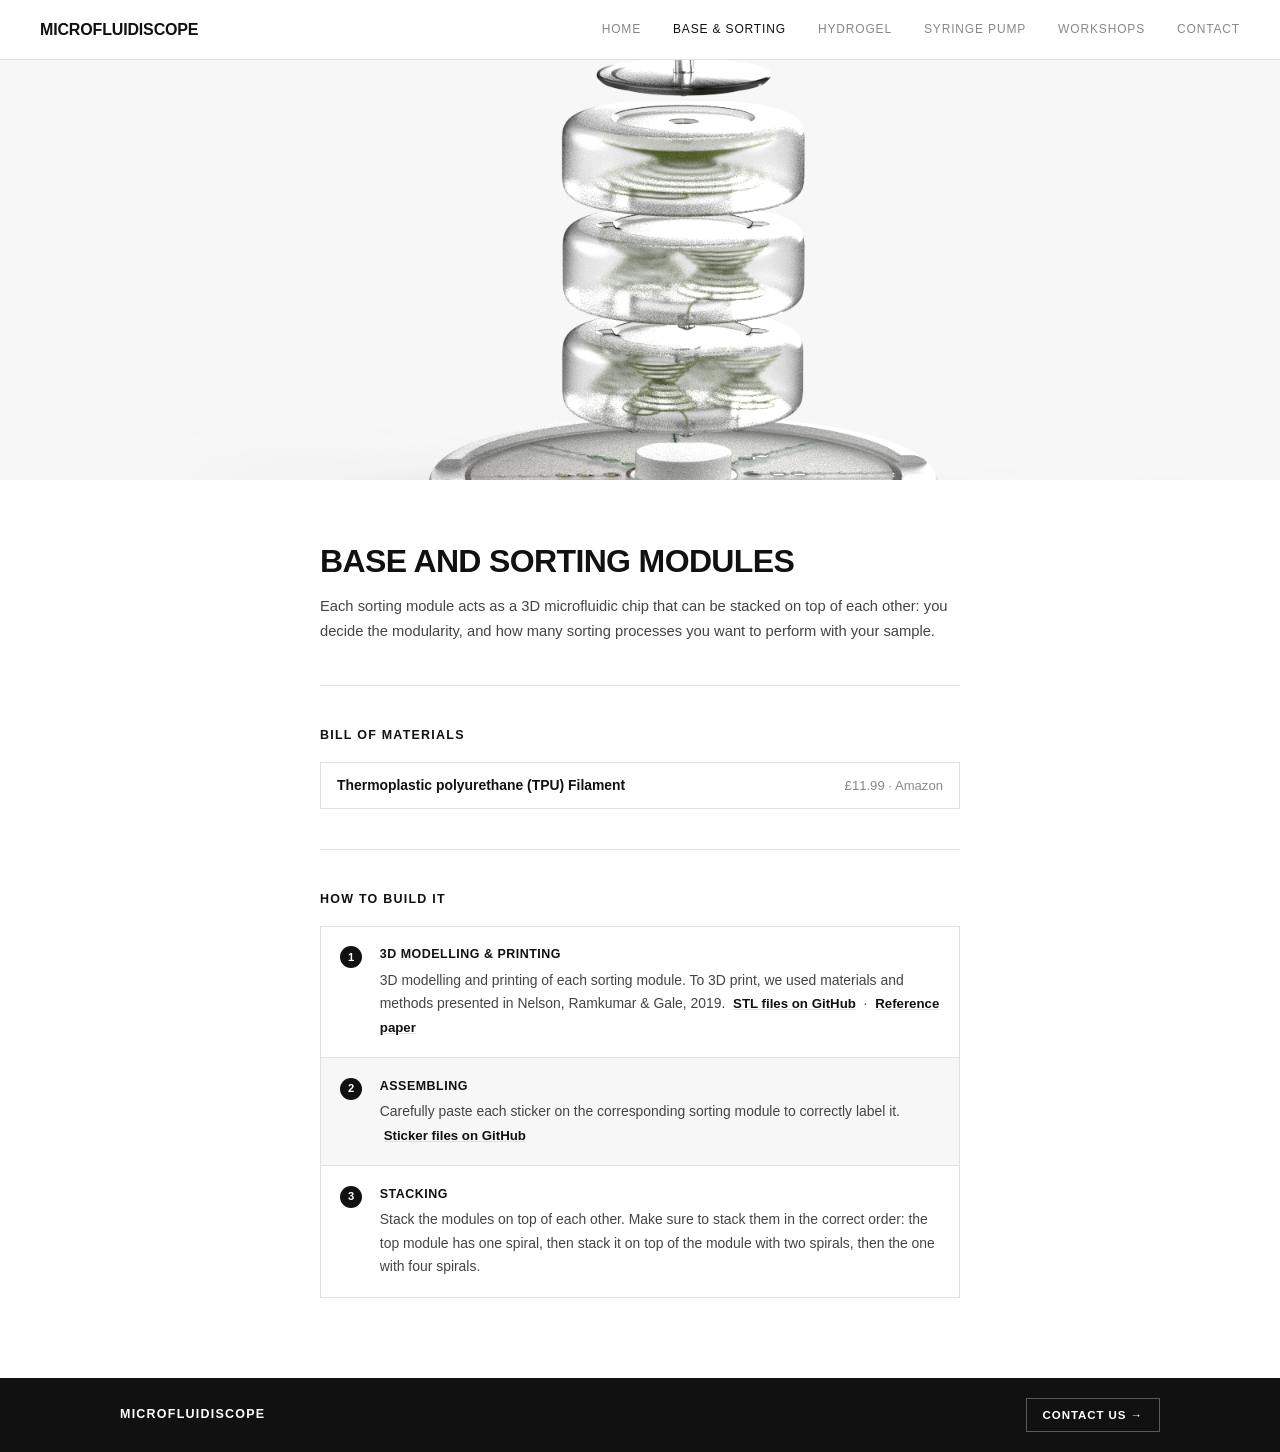
==== commit 50423b4e: "Update component-a.html" ====
--- a/pages/component-a.html
+++ b/pages/component-a.html
@@ -65,7 +65,7 @@
             <div>
               <strong>Assembling</strong>
               Carefully paste each sticker on the corresponding sorting module to correctly label it.
-              &nbsp;<a href="https://github.com/sarolacacerola/microfluidiscope" target="_blank" rel="noopener">Sticker files on GitHub</a>
+              &nbsp;<a href="https://github.com/sarolacacerola/microfluidiscope/tree/main/files/baseandsorting" target="_blank" rel="noopener">Sticker files on GitHub</a>
             </div>
           </li>
           <li>
--- a/css/style.css
+++ b/css/style.css
@@ -1,97 +1,800 @@
-<!DOCTYPE html>
-<html lang="en">
-<head>
-  <meta charset="UTF-8" />
-  <meta name="viewport" content="width=device-width, initial-scale=1.0" />
-  <title>Contact &#8212; Microfluidiscope</title>
-  <link rel="stylesheet" href="../css/style.css" />
-</head>
-<body>
-
-  <header class="nav" id="nav">
-    <a href="../index.html" class="nav-logo">Microfluidiscope</a>
-    <button class="nav-toggle" id="navToggle" aria-label="Toggle menu">
-      <span></span><span></span><span></span>
-    </button>
-    <nav class="nav-links" id="navLinks">
-      <a href="../index.html">Home</a>
-      <a href="component-a.html">Base &amp; Sorting</a>
-      <a href="component-b.html">Hydrogel</a>
-      <a href="component-c.html">Syringe Pump</a>
-      <a href="workshops.html">Workshops</a>
-      <a href="contact.html" class="active">Contact</a>
-    </nav>
-  </header>
-
-  <section class="page-hero">
-    <div class="container">
-      <p class="eyebrow">Get in Touch</p>
-      <h1>Contact</h1>
-      <p>Questions about the kit, workshop enquiries, or partnerships &#8212; we&#8217;d love to hear from you.</p>
-    </div>
-  </section>
-
-  <section class="page-content">
-    <div class="container">
-
-      <div class="contact-grid">
-
-        <!-- FORM -->
-        <div>
-          <h2 class="reveal" style="font-size: 0.8rem; font-weight: 700; letter-spacing: 0.1em; text-transform: uppercase; margin-bottom: 1.5rem;">Send us a message</h2>
-          <!--
-            Wire up the form by replacing action="#" with your Formspree URL:
-            action="https://formspree.io/f/YOUR_FORM_ID"
-          -->
-          <form id="contactForm" class="contact-form reveal" action="#" method="POST">
-            <label for="name">Your name</label>
-            <input type="text" id="name" name="name" placeholder="Jane Smith" required />
-
-            <label for="email">Email address</label>
-            <input type="email" id="email" name="email" placeholder="jane@example.com" required />
-
-            <label for="subject">Subject</label>
-            <input type="text" id="subject" name="subject" placeholder="Workshop enquiry, partnership, general..." />
-
-            <label for="message">Message</label>
-            <textarea id="message" name="message" placeholder="Tell us what's on your mind..." required></textarea>
-
-            <button type="submit">Send message &rarr;</button>
-          </form>
-        </div>
-
-        <!-- TEAM -->
-        <div>
-          <h2 class="reveal" style="font-size: 0.8rem; font-weight: 700; letter-spacing: 0.1em; text-transform: uppercase; margin-bottom: 1.5rem;">The team</h2>
-          <div class="team-cards reveal">
-            <div class="team-card"><div class="team-info"><strong>Matt Berkshire</strong></div></div>
-            <div class="team-card"><div class="team-info"><strong>Sara Gaviria Escobar</strong></div></div>
-            <div class="team-card"><div class="team-info"><strong>Ruben Janssen</strong></div></div>
-            <div class="team-card"><div class="team-info"><strong>Luiggi Marrese</strong></div></div>
-            <div class="team-card"><div class="team-info"><strong>Justine de Riedmatten</strong></div></div>
-            <div class="team-card"><div class="team-info"><strong>Mirka Salvad&#243; de Riba</strong></div></div>
-          </div>
-
-          <div class="reveal" style="margin-top: 1.5rem; padding: 1.2rem; background: var(--off-white); border: 1px solid var(--border);">
-            <p style="font-size: 0.85rem; color: var(--mid-gray); margin-bottom: 0.8rem;">Open issues, PRs, and discussions are welcome on GitHub.</p>
-            <a href="https://github.com/sarolacacerola/microfluidiscope" target="_blank" rel="noopener" class="github-link">
-              <svg width="16" height="16" viewBox="0 0 24 24" fill="currentColor"><path d="M12 0C5.37 0 0 5.37 0 12c0 5.3 3.438 9.8 8.205 11.385.6.113.82-.258.82-.577v-2.234c-3.338.726-4.033-1.416-4.033-1.416-.546-1.387-1.333-1.756-1.333-1.756-1.089-.745.083-.729.083-.729 1.205.084 1.839 1.237 1.839 1.237 1.07 1.834 2.807 1.304 3.492.997.107-.775.418-1.305.762-1.604-2.665-.305-5.467-1.334-5.467-5.931 0-1.311.469-2.381 1.236-3.221-.124-.303-.535-1.524.117-3.176 0 0 1.008-.322 3.301 1.23A11.509 11.509 0 0112 5.803c1.02.005 2.047.138 3.006.404 2.291-1.552 3.297-1.23 3.297-1.23.653 1.653.242 2.874.118 3.176.77.84 1.235 1.911 1.235 3.221 0 4.609-2.807 5.624-5.479 5.921.43.372.823 1.102.823 2.222v3.293c0 .319.192.694.801.576C20.566 21.797 24 17.3 24 12c0-6.63-5.37-12-12-12z"/></svg>
-              GitHub Repository
-            </a>
-          </div>
-        </div>
-
-      </div>
-    </div>
-  </section>
-
-  <footer class="footer footer--minimal">
-    <div class="container footer-minimal-inner">
-      <strong>Microfluidiscope</strong>
-      <a href="contact.html" class="footer-contact-btn">Contact us &rarr;</a>
-    </div>
-  </footer>
-
-  <script src="../js/main.js"></script>
-</body>
-</html>
+/* ===========================
+   Microfluidiscope — style.css
+   Complete, self-contained
+   =========================== */
+
+:root {
+  --white: #ffffff;
+  --off-white: #f7f7f7;
+  --light-gray: #eeeeee;
+  --border: #e0e0e0;
+  --mid-gray: #888888;
+  --text-gray: #444444;
+  --black: #111111;
+  --nav-h: 60px;
+  --shadow: 0 2px 16px rgba(0,0,0,0.07);
+
+  /* Legacy variable aliases so old markup still works */
+  --ink: #111111;
+  --ink-soft: #444444;
+  --cream: #f7f7f7;
+  --parchment: #f0f0f0;
+  --warm-white: #ffffff;
+  --rust: #111111;
+  --brown: #444444;
+  --sage: #888888;
+  --gold: #111111;
+  --shadow-lg: 0 8px 40px rgba(0,0,0,0.1);
+
+  --font-display: 'Helvetica Neue', Helvetica, Arial, sans-serif;
+  --font-body: 'Helvetica Neue', Helvetica, Arial, sans-serif;
+}
+
+*, *::before, *::after { box-sizing: border-box; margin: 0; padding: 0; }
+html { scroll-behavior: smooth; }
+
+body {
+  font-family: var(--font-body);
+  background: var(--white);
+  color: var(--black);
+  line-height: 1.6;
+  font-size: 16px;
+  -webkit-font-smoothing: antialiased;
+}
+
+img { max-width: 100%; display: block; }
+a { color: inherit; text-decoration: none; }
+
+/* ---- NAV ---- */
+.nav {
+  position: fixed;
+  top: 0; left: 0; right: 0;
+  height: var(--nav-h);
+  display: flex;
+  align-items: center;
+  justify-content: space-between;
+  padding: 0 2.5rem;
+  background: rgba(255,255,255,0.97);
+  backdrop-filter: blur(8px);
+  border-bottom: 1px solid var(--border);
+  z-index: 100;
+  transition: box-shadow 0.3s;
+}
+.nav.scrolled { box-shadow: var(--shadow); }
+
+.nav-logo {
+  font-family: var(--font-display);
+  font-weight: 900;
+  font-size: 1rem;
+  color: var(--black);
+  letter-spacing: -0.01em;
+  text-transform: uppercase;
+}
+
+.nav-links {
+  display: flex;
+  gap: 2rem;
+  align-items: center;
+}
+.nav-links a {
+  font-size: 0.75rem;
+  font-weight: 500;
+  letter-spacing: 0.07em;
+  text-transform: uppercase;
+  color: var(--mid-gray);
+  transition: color 0.2s;
+  position: relative;
+}
+.nav-links a:hover,
+.nav-links a.active { color: var(--black); }
+
+.nav-toggle {
+  display: none;
+  flex-direction: column;
+  gap: 5px;
+  background: none;
+  border: none;
+  cursor: pointer;
+  padding: 4px;
+}
+.nav-toggle span {
+  display: block;
+  width: 22px;
+  height: 1.5px;
+  background: var(--black);
+}
+
+/* ---- HERO: split layout ---- */
+.hero--split {
+  display: flex;
+  flex-direction: row;
+  align-items: stretch;
+  min-height: 100vh;
+  padding-top: var(--nav-h);
+  background: var(--white);
+}
+
+.hero--split .hero-content {
+  flex: 1;
+  display: flex;
+  flex-direction: column;
+  justify-content: center;
+  padding: 5rem 4rem;
+  border-right: 1px solid var(--border);
+  animation: fadeUp 0.7s ease both;
+}
+
+.hero-eyebrow {
+  font-size: 0.7rem;
+  font-weight: 600;
+  letter-spacing: 0.14em;
+  text-transform: uppercase;
+  color: var(--mid-gray);
+  margin-bottom: 1.2rem;
+}
+
+.hero-title {
+  font-family: var(--font-display);
+  font-size: clamp(2rem, 4.5vw, 3.5rem);
+  font-weight: 900;
+  line-height: 1.05;
+  letter-spacing: -0.03em;
+  color: var(--black);
+  margin-bottom: 1.5rem;
+  text-transform: uppercase;
+}
+
+.hero-sub {
+  font-size: 0.95rem;
+  color: var(--text-gray);
+  line-height: 1.7;
+  margin-bottom: 1.2rem;
+  max-width: 400px;
+  font-weight: 400;
+}
+
+.hero-body-text {
+  font-size: 0.85rem;
+  color: var(--mid-gray);
+  line-height: 1.8;
+  max-width: 400px;
+  margin-bottom: 2.5rem;
+}
+
+.hero-cta {
+  display: inline-block;
+  background: var(--black);
+  color: var(--white);
+  padding: 0.7rem 1.6rem;
+  font-size: 0.75rem;
+  font-weight: 700;
+  letter-spacing: 0.1em;
+  text-transform: uppercase;
+  align-self: flex-start;
+  transition: opacity 0.2s;
+}
+.hero-cta:hover { opacity: 0.7; }
+
+.hero-image-split {
+  flex: 1;
+  display: flex;
+  align-items: center;
+  justify-content: center;
+  background: var(--off-white);
+  overflow: hidden;
+}
+.hero-image-split img {
+  width: 100%;
+  height: 100%;
+  object-fit: cover;
+  object-position: center;
+}
+
+/* ---- CONTAINER ---- */
+.container {
+  max-width: 1120px;
+  margin: 0 auto;
+  padding: 0 2.5rem;
+}
+
+/* ---- ABOUT / COMPONENTS ---- */
+.about {
+  padding: 6rem 0;
+  background: var(--white);
+  border-top: 1px solid var(--border);
+}
+
+.about-intro {
+  max-width: 560px;
+  margin-bottom: 3rem;
+}
+.about-intro h2 {
+  font-size: 0.8rem;
+  font-weight: 700;
+  letter-spacing: 0.1em;
+  text-transform: uppercase;
+  color: var(--black);
+  margin-bottom: 0.6rem;
+}
+.about-intro p {
+  font-size: 0.9rem;
+  color: var(--text-gray);
+  line-height: 1.7;
+}
+
+.components-grid {
+  display: grid;
+  grid-template-columns: repeat(3, 1fr);
+  border: 1px solid var(--border);
+}
+
+.component-card {
+  background: var(--white);
+  display: flex;
+  flex-direction: column;
+  border-right: 1px solid var(--border);
+  transition: background 0.2s;
+}
+.component-card:last-child { border-right: none; }
+.component-card:hover { background: var(--off-white); }
+
+.card-image {
+  height: 200px;
+  overflow: hidden;
+  background: var(--off-white);
+  display: flex;
+  align-items: center;
+  justify-content: center;
+}
+.card-image img {
+  width: 100%;
+  height: 100%;
+  object-fit: cover;
+  object-position: center;
+  transition: transform 0.4s ease;
+}
+.component-card:hover .card-image img { transform: scale(1.03); }
+
+.card-body {
+  padding: 1.3rem;
+  flex: 1;
+  display: flex;
+  flex-direction: column;
+  border-top: 1px solid var(--border);
+}
+.card-tag {
+  font-size: 0.7rem;
+  font-weight: 700;
+  letter-spacing: 0.1em;
+  text-transform: uppercase;
+  color: var(--mid-gray);
+  margin-bottom: 0.4rem;
+}
+.card-body h3 {
+  font-size: 0.88rem;
+  font-weight: 700;
+  letter-spacing: 0.01em;
+  text-transform: uppercase;
+  color: var(--black);
+  margin-bottom: 0.5rem;
+}
+.card-body p {
+  font-size: 0.83rem;
+  color: var(--text-gray);
+  line-height: 1.65;
+  flex: 1;
+}
+.card-link {
+  display: inline-block;
+  margin-top: 1rem;
+  font-size: 0.75rem;
+  font-weight: 700;
+  letter-spacing: 0.06em;
+  text-transform: uppercase;
+  color: var(--black);
+  border-bottom: 1px solid var(--black);
+  padding-bottom: 1px;
+}
+
+/* ---- PARTNERS ---- */
+.partners {
+  padding: 5rem 0;
+  background: var(--off-white);
+  border-top: 1px solid var(--border);
+}
+.partners h2 {
+  font-size: 0.8rem;
+  font-weight: 700;
+  letter-spacing: 0.1em;
+  text-transform: uppercase;
+  color: var(--black);
+  margin-bottom: 0.5rem;
+}
+.partners-sub {
+  font-size: 0.85rem;
+  color: var(--mid-gray);
+  margin-bottom: 2.5rem;
+}
+.partners-grid--single {
+  display: flex;
+  justify-content: flex-start;
+  margin-bottom: 2rem;
+}
+.partner-logo {
+  background: var(--white);
+  border: 1px solid var(--border);
+  width: 200px;
+  height: 90px;
+  display: flex;
+  align-items: center;
+  justify-content: center;
+  padding: 1rem;
+}
+.partner-logo img {
+  max-width: 100%;
+  max-height: 55px;
+  object-fit: contain;
+}
+.partners-note {
+  font-size: 0.85rem;
+  color: var(--mid-gray);
+}
+.partners-note a {
+  color: var(--black);
+  font-weight: 600;
+  border-bottom: 1px solid var(--black);
+  padding-bottom: 1px;
+}
+
+/* ---- FOOTER ---- */
+.footer--minimal {
+  padding: 1.3rem 0;
+  background: var(--black);
+}
+.footer-minimal-inner {
+  display: flex;
+  align-items: center;
+  justify-content: space-between;
+  gap: 1rem;
+}
+.footer-minimal-inner strong {
+  font-size: 0.78rem;
+  font-weight: 700;
+  letter-spacing: 0.1em;
+  text-transform: uppercase;
+  color: var(--white);
+}
+.footer-contact-btn {
+  font-size: 0.72rem;
+  font-weight: 600;
+  letter-spacing: 0.08em;
+  text-transform: uppercase;
+  color: var(--white);
+  border: 1px solid rgba(255,255,255,0.3);
+  padding: 0.4rem 1rem;
+  transition: border-color 0.2s;
+}
+.footer-contact-btn:hover { border-color: var(--white); }
+
+/* Keep old .footer class working if used anywhere */
+.footer {
+  background: var(--black);
+  color: var(--white);
+}
+.footer-inner {
+  display: grid;
+  grid-template-columns: 1fr 1fr 1fr;
+  gap: 3rem;
+  margin-bottom: 2rem;
+  padding-bottom: 2rem;
+  border-bottom: 1px solid rgba(255,255,255,0.1);
+}
+.footer-brand strong {
+  font-size: 1rem;
+  font-weight: 700;
+  display: block;
+  margin-bottom: 0.5rem;
+}
+.footer-brand p { font-size: 0.85rem; color: rgba(255,255,255,0.5); }
+.footer-nav { display: flex; flex-direction: column; gap: 0.6rem; }
+.footer-nav a { font-size: 0.85rem; color: rgba(255,255,255,0.6); }
+.footer-nav a:hover { color: var(--white); }
+.footer-copy { font-size: 0.75rem; color: rgba(255,255,255,0.3); }
+.github-link {
+  display: inline-flex;
+  align-items: center;
+  gap: 0.5rem;
+  border: 1px solid var(--black);
+  color: var(--black);
+  padding: 0.45rem 1rem;
+  font-size: 0.75rem;
+  font-weight: 600;
+  letter-spacing: 0.05em;
+  text-transform: uppercase;
+  transition: background 0.2s, color 0.2s;
+}
+.github-link:hover { background: var(--black); color: var(--white); }
+.footer-github .github-link {
+  border-color: rgba(255,255,255,0.3);
+  color: var(--white);
+}
+.footer-github .github-link:hover { background: var(--white); color: var(--black); }
+
+/* ---- INNER PAGE HERO ---- */
+.page-hero {
+  padding: calc(var(--nav-h) + 3rem) 0 3rem;
+  background: var(--white);
+  border-bottom: 1px solid var(--border);
+}
+.page-hero .container { max-width: 760px; }
+.page-hero .eyebrow {
+  font-size: 0.7rem;
+  font-weight: 600;
+  letter-spacing: 0.14em;
+  text-transform: uppercase;
+  color: var(--mid-gray);
+  margin-bottom: 0.7rem;
+}
+.page-hero h1 {
+  font-size: clamp(1.5rem, 3vw, 2.2rem);
+  font-weight: 900;
+  letter-spacing: -0.02em;
+  text-transform: uppercase;
+  color: var(--black);
+  margin-bottom: 0.7rem;
+  line-height: 1.1;
+}
+.page-hero p {
+  font-size: 0.9rem;
+  color: var(--text-gray);
+  max-width: 500px;
+  line-height: 1.65;
+}
+
+/* ---- COMPONENT PAGE ---- */
+.component-hero-img {
+  width: 100%;
+  max-height: 480px;
+  overflow: hidden;
+  background: var(--off-white);
+}
+.component-hero-img img {
+  width: 100%;
+  max-height: 480px;
+  object-fit: cover;
+  object-position: center;
+  display: block;
+}
+
+.page-content { padding: 4rem 0 5rem; }
+
+.comp-layout { max-width: 720px; }
+
+.comp-section h1 {
+  font-size: clamp(1.4rem, 3vw, 2rem);
+  font-weight: 900;
+  letter-spacing: -0.02em;
+  text-transform: uppercase;
+  color: var(--black);
+  margin-bottom: 0.9rem;
+  line-height: 1.1;
+}
+.comp-section h2 {
+  font-size: 0.78rem;
+  font-weight: 700;
+  letter-spacing: 0.1em;
+  text-transform: uppercase;
+  color: var(--black);
+  margin-bottom: 1rem;
+}
+.comp-section p {
+  font-size: 0.92rem;
+  color: var(--text-gray);
+  line-height: 1.75;
+}
+
+.section-divider {
+  border: none;
+  border-top: 1px solid var(--border);
+  margin: 2.5rem 0;
+}
+
+/* ---- BOM LIST ---- */
+.bom-list {
+  list-style: none;
+  padding: 0;
+  margin: 0;
+  border: 1px solid var(--border);
+}
+.bom-list li {
+  display: flex;
+  justify-content: space-between;
+  align-items: baseline;
+  gap: 1rem;
+  padding: 0.7rem 1rem;
+  border-bottom: 1px solid var(--border);
+  font-size: 0.87rem;
+}
+.bom-list li:last-child { border-bottom: none; }
+.bom-list li:nth-child(even) { background: var(--off-white); }
+.bom-item { font-weight: 600; color: var(--black); }
+.bom-detail { color: var(--mid-gray); font-size: 0.82rem; text-align: right; }
+
+/* ---- BUILD STEPS ---- */
+.build-steps {
+  list-style: none;
+  counter-reset: build;
+  padding: 0;
+  margin: 0;
+  border: 1px solid var(--border);
+}
+.build-steps li {
+  counter-increment: build;
+  display: flex;
+  gap: 1.1rem;
+  align-items: flex-start;
+  padding: 1.1rem 1.2rem;
+  font-size: 0.87rem;
+  color: var(--text-gray);
+  line-height: 1.7;
+  border-bottom: 1px solid var(--border);
+}
+.build-steps li:last-child { border-bottom: none; }
+.build-steps li:nth-child(even) { background: var(--off-white); }
+.build-steps li::before {
+  content: counter(build);
+  min-width: 22px;
+  height: 22px;
+  background: var(--black);
+  color: var(--white);
+  font-size: 0.7rem;
+  font-weight: 700;
+  border-radius: 50%;
+  display: flex;
+  align-items: center;
+  justify-content: center;
+  flex-shrink: 0;
+  margin-top: 2px;
+}
+.build-steps li strong {
+  color: var(--black);
+  font-weight: 700;
+  display: block;
+  margin-bottom: 0.2rem;
+  font-size: 0.78rem;
+  letter-spacing: 0.04em;
+  text-transform: uppercase;
+}
+.build-steps li a {
+  color: var(--black);
+  font-weight: 600;
+  text-decoration: underline;
+  text-decoration-color: var(--border);
+  font-size: 0.83rem;
+}
+.build-steps li a:hover { text-decoration-color: var(--black); }
+
+/* ---- REPO LINK BOX ---- */
+.repo-link-box {
+  background: var(--off-white);
+  border: 1px solid var(--border);
+  border-left: 3px solid var(--black);
+  padding: 1.2rem 1.5rem;
+  margin: 2rem 0;
+  display: flex;
+  align-items: center;
+  justify-content: space-between;
+  gap: 1rem;
+}
+.repo-link-box p {
+  font-size: 0.87rem;
+  color: var(--text-gray);
+  margin: 0;
+}
+
+/* ---- PROSE (workshops etc) ---- */
+.prose h2 {
+  font-size: 0.78rem;
+  font-weight: 700;
+  letter-spacing: 0.1em;
+  text-transform: uppercase;
+  color: var(--black);
+  margin-bottom: 0.8rem;
+  margin-top: 2.5rem;
+}
+.prose h2:first-child { margin-top: 0; }
+.prose h3 {
+  font-size: 0.88rem;
+  font-weight: 700;
+  color: var(--black);
+  margin-bottom: 0.6rem;
+  margin-top: 1.5rem;
+}
+.prose p {
+  font-size: 0.9rem;
+  color: var(--text-gray);
+  margin-bottom: 1rem;
+  line-height: 1.75;
+}
+.prose ul { margin: 0 0 1.2rem 1.2rem; }
+.prose ul li { font-size: 0.88rem; color: var(--text-gray); margin-bottom: 0.3rem; }
+.prose a { color: var(--black); font-weight: 600; text-decoration: underline; text-decoration-color: var(--border); }
+.prose a:hover { text-decoration-color: var(--black); }
+
+/* ---- STEPS LIST (old markup) ---- */
+.steps-list {
+  counter-reset: steps;
+  list-style: none;
+  margin: 0 0 2rem;
+  padding: 0;
+}
+.steps-list li {
+  counter-increment: steps;
+  display: flex;
+  gap: 1.2rem;
+  margin-bottom: 1.2rem;
+  align-items: flex-start;
+}
+.steps-list li::before {
+  content: counter(steps);
+  min-width: 26px;
+  height: 26px;
+  background: var(--black);
+  color: var(--white);
+  font-weight: 700;
+  font-size: 0.75rem;
+  border-radius: 50%;
+  display: flex;
+  align-items: center;
+  justify-content: center;
+  flex-shrink: 0;
+  margin-top: 2px;
+}
+.steps-list li span { font-size: 0.9rem; color: var(--text-gray); line-height: 1.7; }
+
+/* ---- WORKSHOPS ---- */
+.workshops-grid {
+  display: grid;
+  grid-template-columns: repeat(2, 1fr);
+  gap: 1.5rem;
+  margin-top: 2.5rem;
+}
+.workshop-card {
+  background: var(--off-white);
+  border: 1px solid var(--border);
+  padding: 1.5rem;
+}
+.workshop-card .tag {
+  font-size: 0.68rem;
+  font-weight: 700;
+  letter-spacing: 0.12em;
+  text-transform: uppercase;
+  color: var(--mid-gray);
+  margin-bottom: 0.5rem;
+  display: block;
+}
+.workshop-card h3 { font-size: 0.95rem; font-weight: 700; margin-bottom: 0.6rem; color: var(--black); }
+.workshop-card p { font-size: 0.87rem; color: var(--text-gray); line-height: 1.65; margin-bottom: 1rem; }
+.workshop-meta { font-size: 0.78rem; color: var(--mid-gray); }
+
+/* ---- CONTACT ---- */
+.contact-grid {
+  display: grid;
+  grid-template-columns: 1fr 1fr;
+  gap: 5rem;
+  margin-top: 2.5rem;
+}
+.contact-form label {
+  display: block;
+  font-size: 0.7rem;
+  font-weight: 700;
+  letter-spacing: 0.1em;
+  text-transform: uppercase;
+  color: var(--black);
+  margin-bottom: 0.35rem;
+  margin-top: 1.2rem;
+}
+.contact-form label:first-child { margin-top: 0; }
+.contact-form input,
+.contact-form textarea {
+  width: 100%;
+  padding: 0.6rem 0.8rem;
+  background: var(--white);
+  border: 1px solid var(--border);
+  font-family: var(--font-body);
+  font-size: 0.9rem;
+  color: var(--black);
+  outline: none;
+  border-radius: 0;
+  transition: border-color 0.2s;
+}
+.contact-form input:focus,
+.contact-form textarea:focus { border-color: var(--black); }
+.contact-form textarea { min-height: 120px; resize: vertical; }
+.contact-form button {
+  margin-top: 1.4rem;
+  background: var(--black);
+  color: var(--white);
+  border: none;
+  padding: 0.7rem 1.6rem;
+  font-family: var(--font-body);
+  font-size: 0.75rem;
+  font-weight: 700;
+  letter-spacing: 0.08em;
+  text-transform: uppercase;
+  cursor: pointer;
+  transition: opacity 0.2s;
+}
+.contact-form button:hover { opacity: 0.7; }
+
+.team-cards {
+  display: flex;
+  flex-direction: column;
+  border: 1px solid var(--border);
+}
+.team-card {
+  padding: 0.8rem 1rem;
+  border-bottom: 1px solid var(--border);
+}
+.team-card:last-child { border-bottom: none; }
+.team-card:nth-child(even) { background: var(--off-white); }
+.team-avatar { display: none; }
+.team-info strong { font-weight: 600; font-size: 0.9rem; color: var(--black); display: block; }
+.team-info span { font-size: 0.8rem; color: var(--mid-gray); }
+
+/* ---- ANIMATIONS ---- */
+@keyframes fadeUp {
+  from { opacity: 0; transform: translateY(16px); }
+  to   { opacity: 1; transform: translateY(0); }
+}
+@keyframes bounce {
+  0%, 100% { transform: translateX(-50%) translateY(0); }
+  50%       { transform: translateX(-50%) translateY(6px); }
+}
+
+.reveal {
+  opacity: 0;
+  transform: translateY(16px);
+  transition: opacity 0.6s ease, transform 0.6s ease;
+}
+.reveal.visible { opacity: 1; transform: none; }
+
+/* ---- RESPONSIVE ---- */
+@media (max-width: 900px) {
+  .components-grid { grid-template-columns: 1fr; }
+  .component-card { border-right: none; border-bottom: 1px solid var(--border); }
+  .component-card:last-child { border-bottom: none; }
+  .contact-grid { grid-template-columns: 1fr; gap: 3rem; }
+  .footer-inner { grid-template-columns: 1fr 1fr; }
+  .workshops-grid { grid-template-columns: 1fr; }
+}
+
+@media (max-width: 768px) {
+  .hero--split { flex-direction: column; min-height: auto; }
+  .hero--split .hero-content { padding: 3rem 1.5rem 2.5rem; border-right: none; border-bottom: 1px solid var(--border); }
+  .hero-image-split { min-height: 260px; }
+}
+
+@media (max-width: 640px) {
+  .nav { padding: 0 1.2rem; }
+  .nav-links {
+    display: none;
+    position: fixed;
+    top: var(--nav-h);
+    left: 0; right: 0;
+    background: var(--white);
+    flex-direction: column;
+    padding: 1.5rem;
+    gap: 1.2rem;
+    border-bottom: 1px solid var(--border);
+    box-shadow: var(--shadow);
+  }
+  .nav-links.open { display: flex; }
+  .nav-toggle { display: flex; }
+  .container { padding: 0 1.2rem; }
+  .component-hero-img { max-height: 220px; }
+  .bom-list li { flex-direction: column; gap: 0.1rem; }
+  .bom-detail { text-align: left; }
+  .footer-inner { grid-template-columns: 1fr; gap: 1.5rem; }
+  .page-hero .container { margin-left: 0; }
+}
